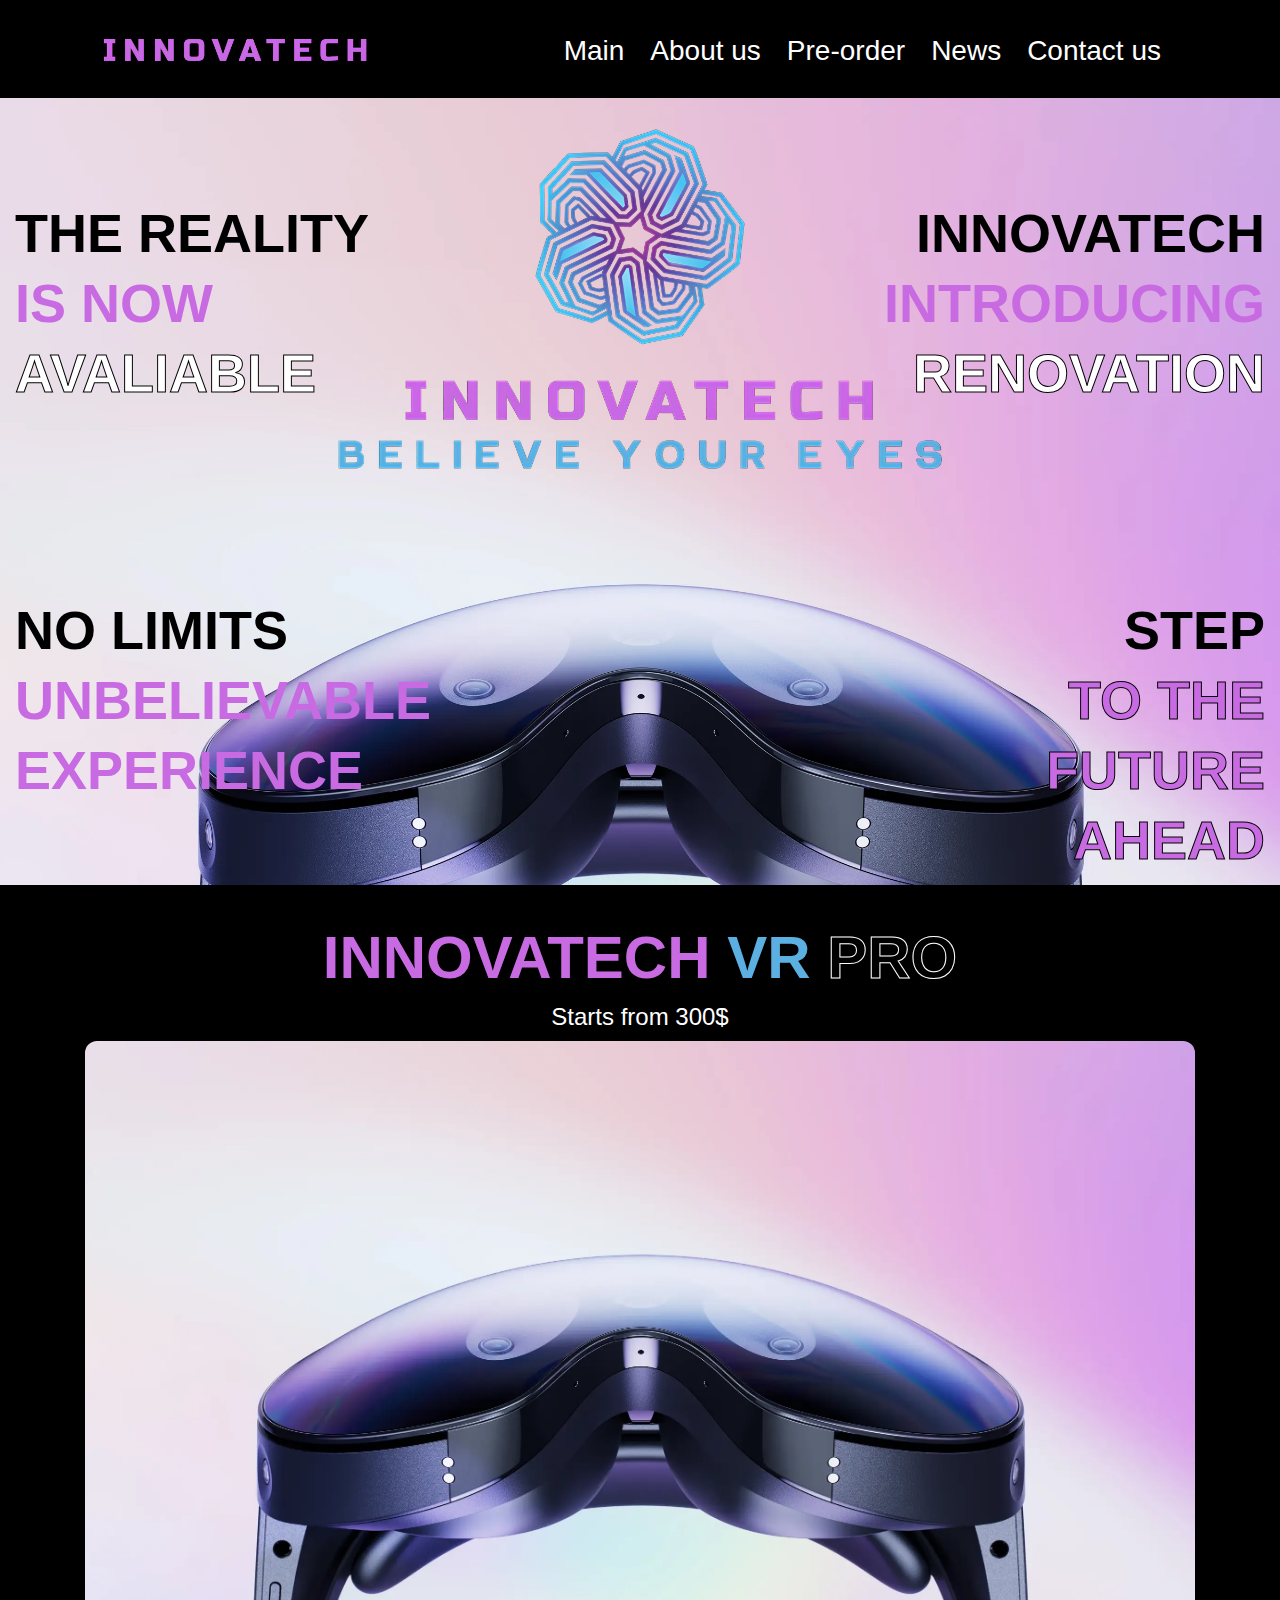
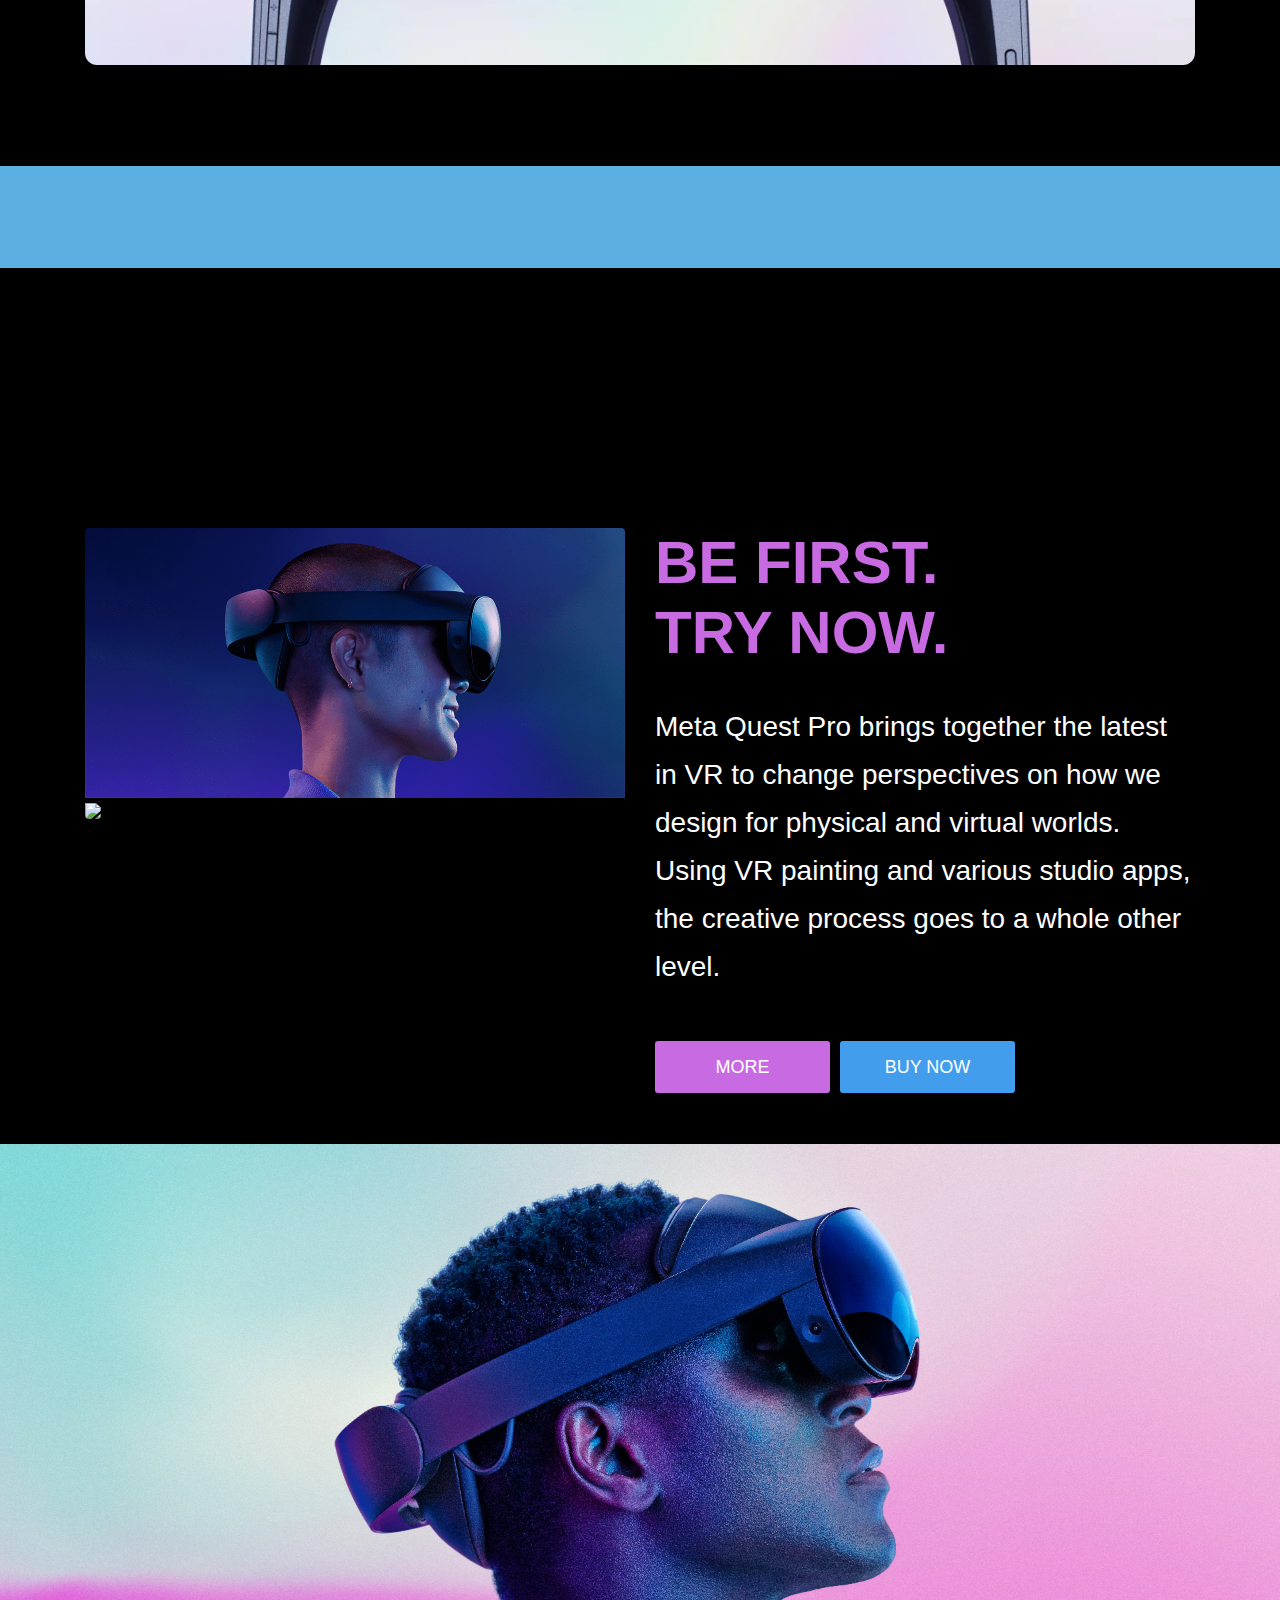
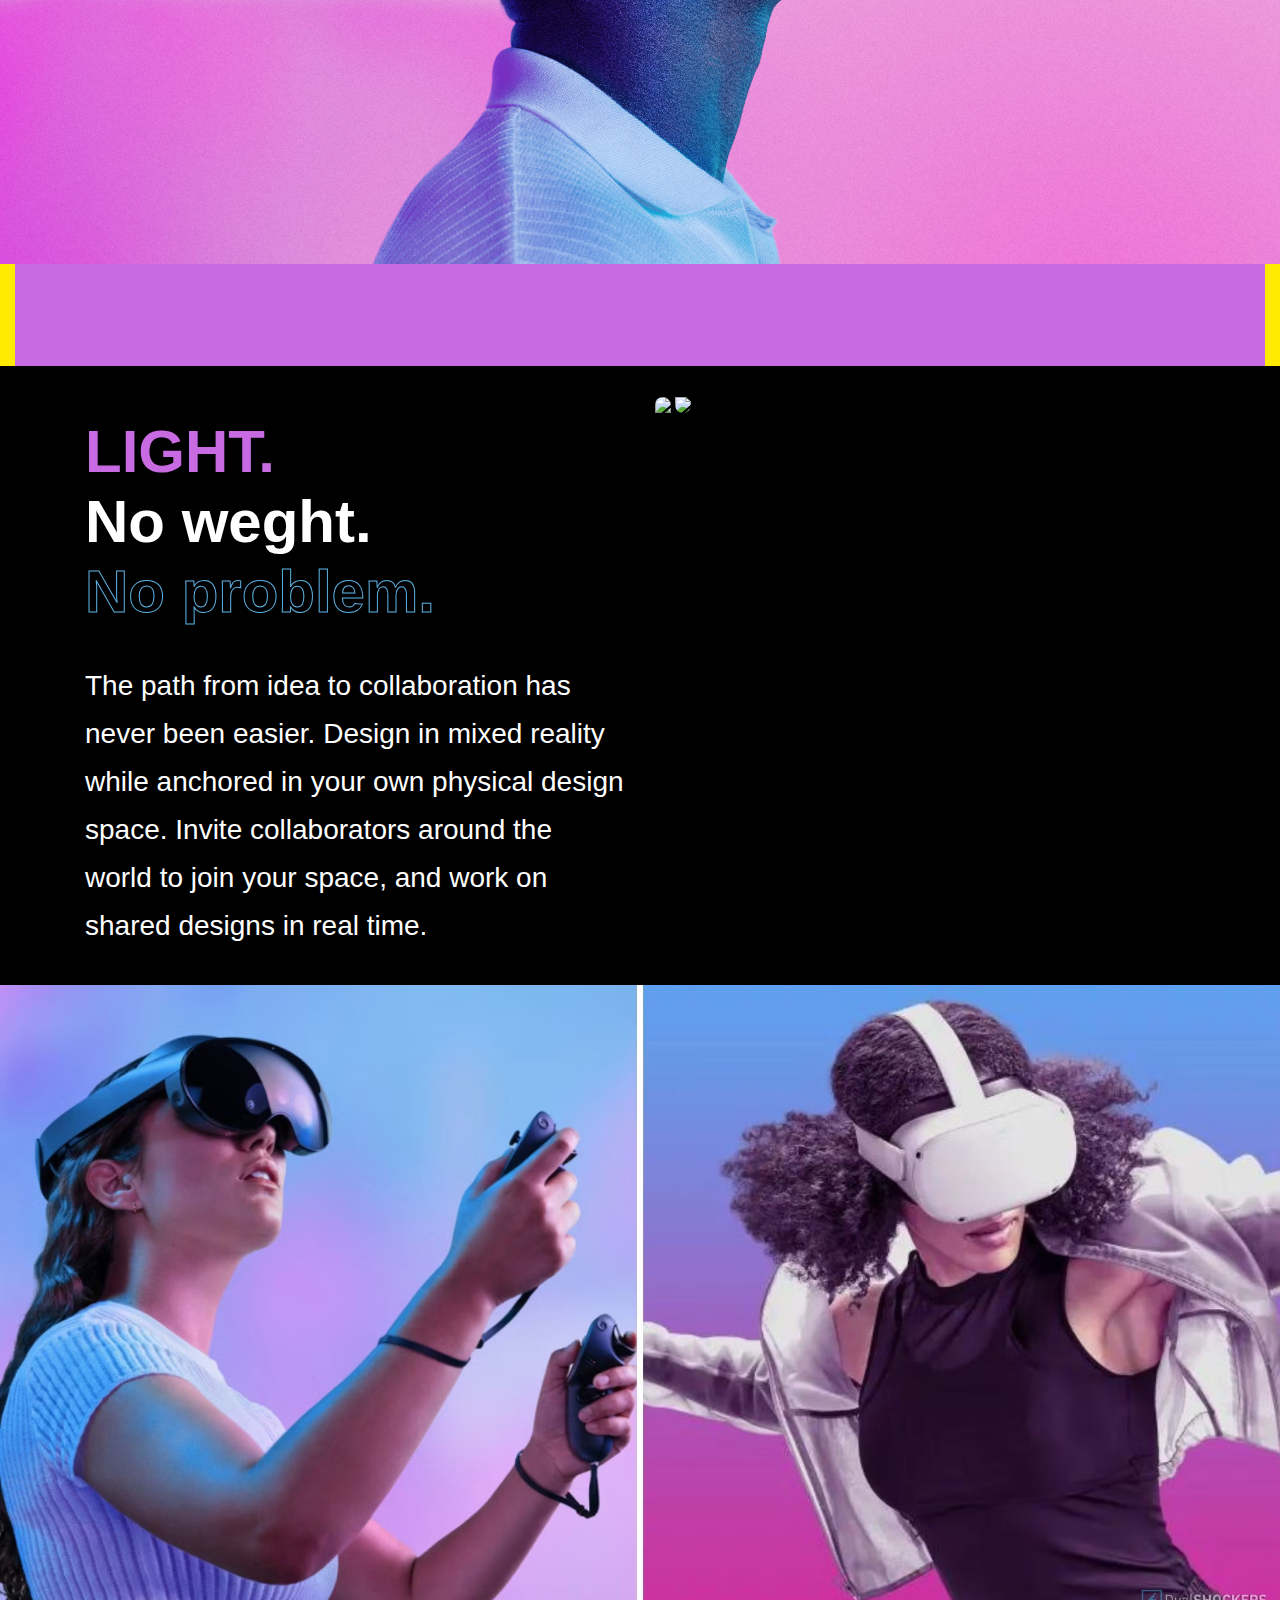
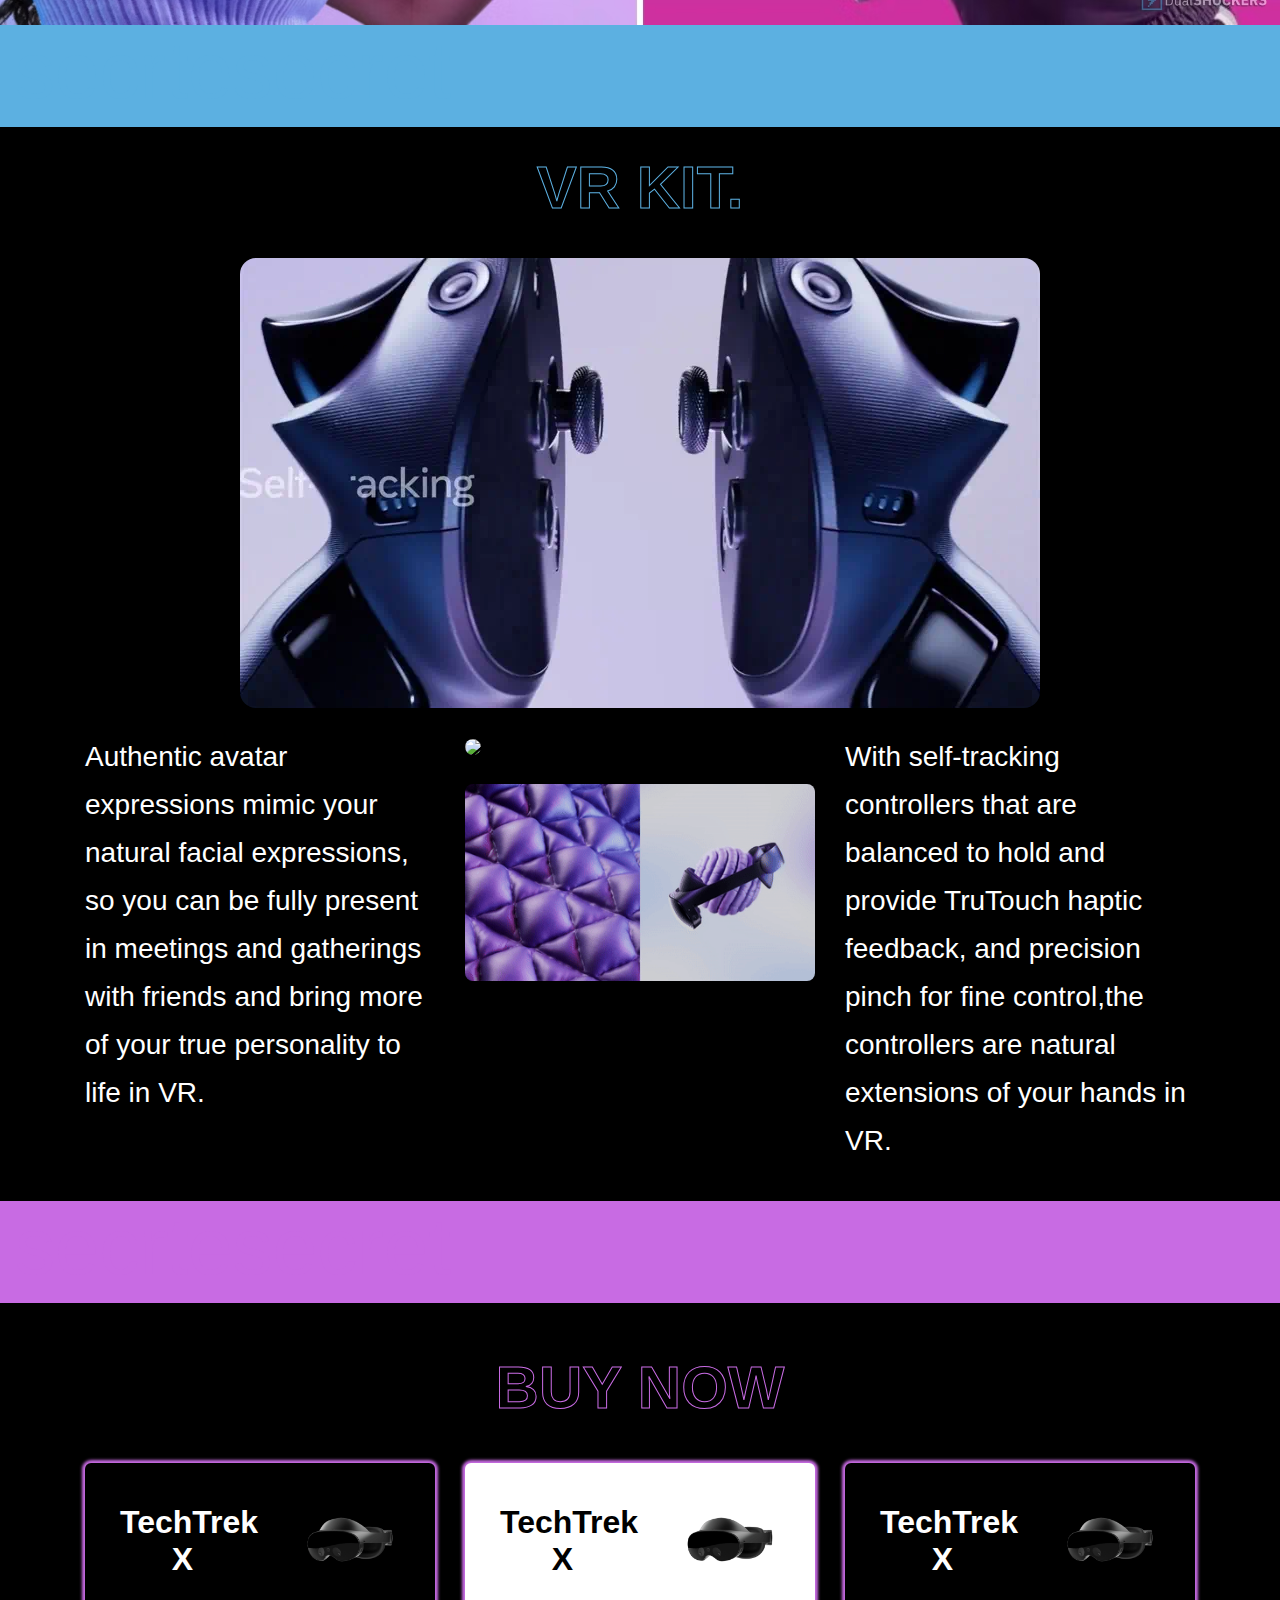
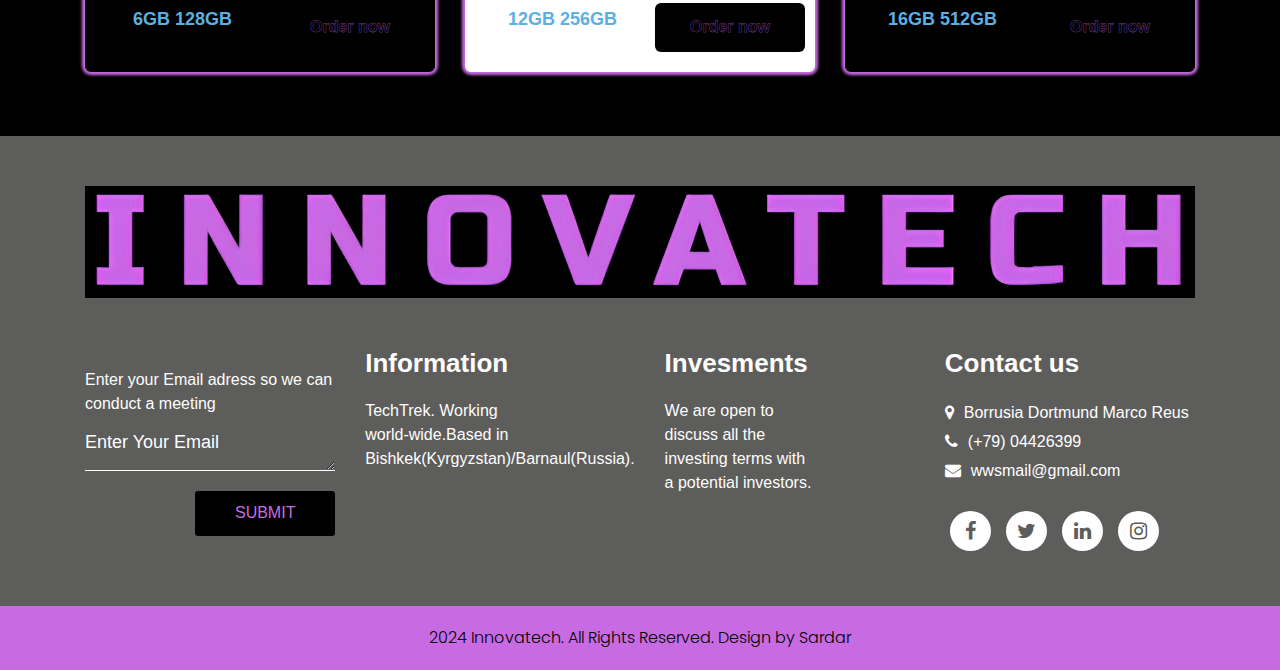
==== index.html @ 141f1e95 "Add files via upload" ====
<!DOCTYPE html>
<html>
   <head>
      <meta charset="utf-8">
      <meta http-equiv="X-UA-Compatible" content="IE=edge">
      <meta name="viewport" content="width=device-width, initial-scale=1">
      <meta name="viewport" content="width=device-width, initial-scale=1">
      <meta name="viewport" content="initial-scale=1, maximum-scale=1">
      <title>INNOVATECH</title>
      <meta name="keywords" content="">
      <meta name="description" content="">
      <meta name="author" content="">
      <link rel="stylesheet" type="text/css" href="css/bootstrap.min.css">
      <link rel="stylesheet" type="text/css" href="css/style.css">
      <link rel="stylesheet" href="css/responsive.css">
      <link rel="icon" href="images/fav.png" type="image/gif" />
      <link href="https://fonts.googleapis.com/css2?family=Poppins:wght@400;700&family=Raleway:wght@400;500;600;700;800&display=swap" rel="stylesheet">
      <link rel="stylesheet" href="css/jquery.mCustomScrollbar.min.css">
      <link rel="stylesheet" href="https://netdna.bootstrapcdn.com/font-awesome/4.0.3/css/font-awesome.css">
   </head>
   <body>
      <div class="header_section">
         <div class="container">
            <nav class="navbar navbar-expand-lg navbar-light bg-light gap-2 ">
               <button class="navbar-toggler" type="button" data-toggle="collapse" data-target="#navbarSupportedContent" aria-controls="navbarSupportedContent" aria-expanded="false" aria-label="Toggle navigation">
               <span class="navbar-toggler-icon"></span>
               </button>
               <div class="collapse navbar-collapse " id="navbarSupportedContent">
                  <a class="navbar-brand w-25" href="index.html"><img  src="images/text.png"></a>
                  <ul class="navbar-nav ml-auto">
                     <li class="nav-item">
                        <a class="nav-link" href="index.html">Main</a>
                     </li>
                     <li class="nav-item">
                        <a class="nav-link" href="about.html">About us</a>
                     </li>
                     <li class="nav-item">
                        <a class="nav-link" href="preorder.html">Pre-order</a>
                     </li>
                     <li class="nav-item">
                        <a class="nav-link" href="news.html">News</a>
                     </li>
                     <li class="nav-item">
                        <a class="nav-link" href="#contactus">Contact us</a>
                     </li>
                  </ul>
                  <form class="form-inline my-2 my-lg-0">
                  </form>
               </div>
            </nav>
         </div>
      </div>
      <div class="banner_section layout_padding">
         <div class="container-fluid">
            <div class="row">
               <div class="col-sm-4">
                  <div id="banner_slider" class="carousel slide" data-ride="carousel">
                     <div class="banner_taital_main">
                        <h1 class="banner_taital">THE REALITY<br><span style="color: #c86be3;">IS NOW</span><span style="color: #ffffff;-webkit-text-stroke-width: 1px; 
                           -webkit-text-stroke-color: #000000;"><br>AVALIABLE</span></h1>
                     </div>
                  </div>
               </div>
               <div class="col-sm-4">
               </div>
               <div class="col-sm-4">
                  <div id="banner_slider" class="carousel slide" data-ride="carousel">
                     <div class="banner_taital_main">
                        <h1 class="banner_taital" style="text-align: right;">INNOVATECH<br><span style="color: #c86be3;">INTRODUCING</span><span style="color: #ffffff;-webkit-text-stroke-width: 1px; 
                           -webkit-text-stroke-color: #000000;"> RENOVATION</span></h1>
                     </div>
                  </div>
               </div>
               </div>
               <br>
               <br>
               <br>
               <br>
               <br>
               <br>
               <br>
               <div class="row">
                  <div class="col-sm-4">
                     <div id="banner_slider" class="carousel slide" data-ride="carousel">
                        <div class="banner_taital_main">
                           <h1 class="banner_taital">NO LIMITS<br><span style="color: #c86be3;">UNBELIEVABLE EXPERIENCE</span></h1>
                        </div>
                     </div>
                  </div>
                  <div class="col-sm-4">
                  </div>
                  <div class="col-sm-4">
                     <div id="banner_slider" class="carousel slide" data-ride="carousel">
                        <div class="banner_taital_main">
                           <h1 class="banner_taital" style="text-align: right;">STEP<br><span style="color: #c86be3;-webkit-text-stroke-width: 1px; 
                              -webkit-text-stroke-color: #000000;">TO THE  FUTURE AHEAD</span></h1>
                        </div>
                     </div>
                  </div>
                  </div>       
            </div>
         </div>
      </div>
      <h3 class="price" style="color: #000000;; text-align: center; font-size: 24px;">Starts from 300$</h3>
        <h1 class="smartphone">INNOVATECH<span class="phone1"> VR</span><span class="phone2"> PRO</span></h1>
        <h3 class="price" style="color: #ffffff; text-align: center; font-size: 24px;">Starts from 300$</h3>
      <div class="container">
      <div class="spec">
         <img src="images/4k33.webp" style="width:100%;border-radius: 12px;">
      </div>
      </div>
      <br>
      <br>
      <br>
      <br>
      <div class="container-fluid" style="background-color: #5cb0e1;">
         <h1 class="secretbl">secrtesecret</h1>
        </div>
      <br>
      <br>
      <br>
      <div class="container">
      <video src="images/videoinnova.mp4" type="video/mp4" loop class="hover-to-play w-100"  style="border-radius: 12px">
      </video>
      </div>
      <br>
      <div class="container">
         <div class="row">
            <div class="col-md-6 position-relative image-container">
               <img src="images/meta1.png" alt="product" style="border-radius: 4px 4px 0 0;">
               <img class="gif1" src="images/prod2.gif" style="border-radius:  0 0 4px 4px;">
           </div>
            <div class="col-md-6">
               <div id="banner_slider" class="carousel slide" data-ride="carousel">
                  <div class="banner_taital_main">
                     <h1 class="spec_taital">BE FIRST.<br> TRY NOW.</h1><br>
                     <h2 class="spec_taital2">
                        Meta Quest Pro brings together the latest in VR to change perspectives on how we design for physical and virtual worlds.  
                        <br>
                        Using VR painting and various studio apps, the creative process goes to a whole other level.
                     </h2>
                     <div class="btn_main">
                        <div class="contact_bt"><a href="#pref1">MORE</a></div>
                        <div class="contact_bt active"><a href="#contact1">BUY NOW</a></div>
                     </div>
                  </div>
               </div>
            </div>
                       
            </div>
         </div>
      <br>
      <br>
      <div class="spec">
         <img src="images/section.jpg" style="width:100%">
      </div>
      <div class="container-fluid" style="background-color: #ffea00;">
         <h1 class="secretyw">secrtesecret</h1>
        </div>
        <br>
      <div class="container">
         <div class="row">
            <div class="col-md-6">
               <div id="banner_slider" class="carousel slide" data-ride="carousel">
                  <div class="banner_taital_main">
                     <br>
                     <h1 class="spec_taital">LIGHT.<br><span class="prod3" style="color:#ffffff ;">No weght.</span><br><span style="color: #000000; -webkit-text-stroke-width: 1px; -webkit-text-stroke-color: #5cb0e1;">No problem.</span></h1><br>
                     <h2 class="spec_taital2">
                        The path from idea to collaboration has never been easier. Design in mixed reality while anchored in your own physical design space. Invite collaborators around the world to join your space, and work on shared designs in real time. 
                     </h2>
                  </div>
               </div>
            </div>
            <div class="col-md-6">
            <img class="spec5" src="images/prod3.gif">
            <img class="spec6" src="images/prod5.gif">
            </div>
            </div>
         </div>
         <br>
         <div class="spec">
            <img src="images/prod7.avif" style="width:100%">
         </div>
         <div class="container-fluid" style="background-color: #5cb0e1;">
            <h1 class="secretbl">secrtesecret</h1>
           </div>
           <br>
         <h1 class="spec_taital3" style="text-align: center;">VR KIT.</h1>
         <br>
         <div class="container">
               <div class="col text-center ">
                  <img class="spec7" src="images/prod11.webp">
               </div>
         </div>
         <br>
         <div class="container">
            <div class="row">
               <div class="col-md-4">
                  <h2 class="spec_taital2">
                     Authentic avatar expressions mimic your natural facial expressions, so you can be fully present in meetings and gatherings with friends and bring more of your true personality to life in VR. 
                  </h2>
               </div>
               <div class="col-md-4">
               <img class="cam1" src="images/prod3.gif">
               <br>
               <br>
               <img class="cam2" src="images/prod4.gif">
               </div>
               <div class="col-md-4">
                        <h2 class="spec_taital2">
                           With self-tracking controllers that are balanced to hold and provide TruTouch haptic feedback, and precision pinch for fine control,the controllers are natural extensions of your hands in VR. 
                        </h2>
                        <br>
                     </div>
                  </div>
         </div>
         <div class="container-fluid" style="color: #c86be3;background-color:#c86be3;">
            <h1 class="secretyw">secrtesecret</h1>
           </div>
           <br>
           <br>
            <div class="container">
               <div class="row">
                  <div class="col-md-12">
                     <h1 class="spec_taital4" style="text-align: center;">BUY NOW</h1>
                  </div>
               </div>
               <div class="gallery_section_2">
                  <div class="row">
                     <div class="col-md-4">
                        <div class="gallery_box">
                           <div class="col-md-6">
                              <h3 class="types_text">TechTrek X</h3>
                              <p class="looking_text">6GB 128GB</p>
                           </div>
                           <div class="col-md-6">
                              <div class="gallery_img"><img src="images/product.webp"></div>
                           <div class="read_bt"><a href="#contact1">Order now</a></div>
                           </div>       
                        </div>
                     </div>
                     <div class="col-md-4">
                        <div class="blackone">
                           <div class="col-md-6">
                              <h3 class="types_text1">TechTrek X</h3>
                              <p class="looking_text1">12GB 256GB</p>
                           </div>
                           <div class="col-md-6">
                              <div class="gallery_img"><img src="images/product.webp"></div>
                           <div class="read_bt"><a href="#contact1">Order now</a></div>
                           </div>       
                        </div>
                     </div>
                     <div class="col-md-4">
                        <div class="gallery_box">
                           <div class="col-md-6">
                              <h3 class="types_text">TechTrek X</h3>
                              <p class="looking_text">16GB 512GB</p>
                           </div>
                           <div class="col-md-6">
                              <div class="gallery_img"><img src="images/product.webp"></div>
                           <div class="read_bt"><a href="#contact1">Order now</a></div>
                           </div>       
                        </div>
                     </div>
                  </div>
            </div>
         </div>
         <br>
         <br>
         <div class="footer_section layout_padding" id="contactus">
            <div class="container">
               <div class="row">
                  <div class="col-md-12">
                     <div class="footeer_logo"><img src="images/text.png"></div>
                  </div>
               </div>
               <div class="footer_section_2">
                  <div class="row">
                     <div class="col">
                        <h4 class="footer_taital"></h4>
                        <p class="footer_text">Enter your Email adress so we can conduct a meeting</p>
                        <div class="form-group">
                           <textarea class="update_mail" placeholder="Enter Your Email" rows="5" id="comment" name="Enter Your Email"></textarea>
                           <div class="subscribe_bt"><a href="#">Submit</a></div>
                        </div>
                     </div>
                     <div class="col">
                        <h4 class="footer_taital">Information</h4>
                        <p class="lorem_text">TechTrek. Working world-wide.Based in Bishkek(Kyrgyzstan)/Barnaul(Russia).</p>
                     </div>
                     <div class="col">
                        <h4 class="footer_taital">Invesments</h4>
                        <p class="lorem_text">We are open to discuss all the investing terms with a potential investors. </p>
                     </div>
                     <div class="col">
                        <h4 class="footer_taital">Contact us</h4>
                        <div class="location_text"><a href="#"><i class="fa fa-map-marker" aria-hidden="true"></i><span class="padding_left_15">Borrusia Dortmund Marco Reus</span></a></div>
                        <div class="location_text"><a href="#"><i class="fa fa-phone" aria-hidden="true"></i><span class="padding_left_15">(+79) 04426399</span></a></div>
                        <div class="location_text"><a href="#"><i class="fa fa-envelope" aria-hidden="true"></i><span class="padding_left_15">wwsmail@gmail.com</span></a></div>
                        <div class="social_icon">
                           <ul>
                              <li><a href="#"><i class="fa fa-facebook" aria-hidden="true"></i></a></li>
                              <li><a href="#"><i class="fa fa-twitter" aria-hidden="true"></i></a></li>
                              <li><a href="#"><i class="fa fa-linkedin" aria-hidden="true"></i></a></li>
                              <li><a href="#"><i class="fa fa-instagram" aria-hidden="true"></i></a></li>
                           </ul>
                        </div>
                     </div>
                  </div>
               </div>
            </div>
         </div>
         <div class="copyright_section">
            <div class="container">
               <div class="row">
                  <div class="col-sm-12" style:>
                     <p class="copyright_text">2024 Innovatech. All Rights Reserved. Design by Sardar </p>
                  </div>
               </div>
            </div>
         </div>
         <script src="js/jquery.min.js"></script>
         <script src="js/popper.min.js"></script>
         <script src="js/bootstrap.bundle.min.js"></script>
         <script src="js/jquery-3.0.0.min.js"></script>
         <script src="js/plugin.js"></script>
         <script src="js/jquery.mCustomScrollbar.concat.min.js"></script>
         <script src="js/custom.js"></script>
         <script src="js/hover.js"></script>
      </body>
   </html>
---- css/style.css ----
@import url(animate.min.css);
@import url(normalize.css);
@import url(icomoon.css);
@import url(css/font-awesome.min.css);
@import url(meanmenu.css);
@import url(owl.carousel.min.css);
@import url(swiper.min.css);
@import url(slick.css);
@import url(jquery.fancybox.min.css);
@import url(jquery-ui.css);
@import url(nice-select.css);

@font-face {

    font-family: 'San Francisco', sans-serif;

    src: url('/path/to/san-francisco.woff2') format('woff2');

}

* {
    box-sizing: border-box !important;
    transition: ease all 0.5s;
}

html {
    scroll-behavior: smooth;
}

body {
    background-color: #000000;
    font-size: 14px;
    font-family: San Francisco, -apple-system, BlinkMacSystemFont, sans-serif;
    line-height: 1.80857;
    font-weight: normal;
    overflow-x: hidden;
}

a {
    color: #1f1f1f;
    text-decoration: none !important;
    outline: none !important;
    -webkit-transition: all .3s ease-in-out;
    -moz-transition: all .3s ease-in-out;
    -ms-transition: all .3s ease-in-out;
    -o-transition: all .3s ease-in-out;
    transition: all .3s ease-in-out;
}



h1,
h2,
h3,
h4,
h5,
h6 {
    letter-spacing: 0;
    font-weight: normal;
    position: relative;
    padding: 0 0 10px 0;
    font-weight: normal;
    line-height: normal;
    color: #111111;
    margin: 0
}

h1 {
    font-size: 24px
}

h2 {
    font-size: 22px
}

h3 {
    font-size: 18px
}

h4 {
    font-size: 16px
}

h5 {
    font-size: 14px
}

h6 {
    font-size: 13px
}

*,
*::after,
*::before {
    -webkit-box-sizing: border-box;
    -moz-box-sizing: border-box;
    box-sizing: border-box;
}

h1 a,
h2 a,
h3 a,
h4 a,
h5 a,
h6 a {
    color: #212121;
    text-decoration: none!important;
    opacity: 1
}

button:focus {
    outline: none;
}

ul,
li,
ol {
    margin: 5px;
    padding: 0px;
    list-style: none;
}

p {
    margin: 20px;
    font-weight: 300;
    font-size: 15px;
    line-height: 24px;
}

a {
    color: #222222;
    text-decoration: none;
    outline: none !important;
}

a,
.btn {
    text-decoration: none !important;
    outline: none !important;
    -webkit-transition: all .3s ease-in-out;
    -moz-transition: all .3s ease-in-out;
    -ms-transition: all .3s ease-in-out;
    -o-transition: all .3s ease-in-out;
    transition: all .3s ease-in-out;
}

img {
    max-width: 100%;
    height: auto;
}

 :focus {
    outline: 0;
}

.paddind_bottom_0 {
    padding-bottom: 0 !important;
}

.btn-custom {
    margin-top: 20px;
    background-color: transparent !important;
    border: 2px solid #ddd;
    padding: 12px 40px;
    font-size: 16px;
}

.lead {
    font-size: 18px;
    line-height: 30px;
    color: #767676;
    margin: 0;
    padding: 0;
}

.form-control:focus {
    border-color: #ffffff !important;
    box-shadow: 0 0 0 .2rem rgba(255, 255, 255, .25);
}

.navbar-form input {
    border: none !important;
}

.badge {
    font-weight: 500;
}

blockquote {
    margin: 20px 0 20px;
    padding: 30px;
}

button {
    border: 0;
    margin: 0;
    padding: 0;
    cursor: pointer;
}

.full {
    float: left;
    width: 100%;
}

.layout_padding {
    padding-top: 100px;
    padding-bottom: 0px;
}

.padding_0 {
    padding: 0px;
}


.header_section {
    text-align: center;
    width: 100%;
    background-color: #000000;
    height: auto;
    background-size: 100%;
}

.header_bg {
    width: 100%;
    background: #1d1d1d;
    height: auto;
    background-size: 100%;
}

.bg-light {
    background-color: transparent !important;
}

.mr-auto,
.mx-auto {
    margin: 0 auto;
    text-align: center;
}

.navbar-expand-lg .navbar-nav .nav-link {
    font-size: 28px;
    color: #ffffff;
}

.navbar-light .navbar-nav .nav-link:focus,
.navbar-light .navbar-nav .nav-link:hover {
    color: #5cb0e1;
}

.navbar-brand {
    margin: 0px;
    float: left;
}

.padding_left_15 {
    padding-left: 10px;
}

.banner_section {
    width: 100%;
    float: left;
    background-image: url(../images/4k32.jpg);
    background-repeat: no-repeat;
    height: auto;
    background-size: 100%;
}

.banner_taital_main {
    width: 100%;
    float: left;
}

.banner_taital {
    width: 100%;
    font-size: 54px;
    color: #000000;
    font-weight: 800;
    line-height: 70px;
    font-style: initial;
}

.banner_taital1 {
    width: 100%;
    font-size: 54px;
    color: #c86be3;
    font-weight: 800;
    line-height: 70px;
    font-style: initial;
}

.banner_text {
    width: 80%;
    float: left;
    font-size: 32px;
    color: #ffffff;
    margin: 20px 0px 0px 0px;
}

.btn_main {
    width: 100%;
    float: left;
    padding-top: 40px;
}

.contact_bt {
    width: 175px;
    float: left;
}

.contact_bt a {
    width: 100%;
    float: left;
    font-size: 18px;
    background-color: #c86be3;
    color: #ffffff;
    text-align: center;
    padding: 10px;
    border-radius: 3px;
}

.contact_bt a:hover {
    color: #429dec;
    background-color: #fcf8f8;
    border-radius: 3px;
}

.contact_bt.active a {
    color: #ffffff;
    background-color: #429dec;
    margin-left: 10px;
    border-radius: 3px;
}
.contact_bt.active a:hover {
    color: #000000;
    background-color: #c86be3;
    border-radius: 3px;
}
.banner_img {
    width: 100%;
    float: left;
    text-align: center;
    display: none;
}

.smartphone {
    
    text-align: center;
    width: 100%;
    font-size: 60px;
    color: #c86be3;
    font-weight: 800;
    line-height: 70px;
}
.phone1 {
    text-align: center;
    width: 100%;
    font-size: 60px;
    color: #5cb0e1;
    font-weight: 800;
    line-height: 70px;
}
.phone2{
    text-align: center;
    width: 100%;
    font-size: 60px;
    color: #000000;
    font-weight: 800;
    line-height: 70px;
    -webkit-text-stroke-width: 1px; 
    -webkit-text-stroke-color: #ffffff;
    
}

.spec_taital {
    width: 100%;
    font-size: 60px;
    color: #c86be3 ;
    font-weight: 800;
    line-height: 70px;
}
.spec_taital2 {
    width: 100%;
    font-size: 28px;
    color: #ffffff;
    font-weight: 400;
    line-height: 48px;
}
.spec_taital3 {
    width: 100%;
    font-size: 60px;
    color: #000000;
    font-weight: 800;
    line-height: 70px;
    -webkit-text-stroke-width: 1px; 
    -webkit-text-stroke-color: #5cb0e1;
}
.spec_taital4 {
    width: 100%;
    font-size: 60px;
    color: #000000;
    font-weight: 800;
    line-height: 70px;
    -webkit-text-stroke-width: 1px; 
    -webkit-text-stroke-color: #c86be3;
}
.image-container {
    position: relative;
    width: 100%; /* Ensure the container takes the full width of its parent */
    overflow: hidden; /* Hide any overflow */
}

.image-container a {
    display: block; /* Ensure the anchor tag is a block element */
    position: relative;
    width: 100%; /* Ensure the anchor takes the full width of the container */
    height: 100%; /* Ensure the anchor takes the full height of the container */
}

.spec-image {
    position: absolute;
    top: 0;
    left: 0;
    width: 100%; /* Ensure the images take the full width of the container */
    height: auto; /* Maintain the aspect ratio */
    transition: opacity 0.3s ease; /* Smooth transition for opacity */
}

.spec4 {
    opacity: 0; /* Hide the second image by default */
}

.image-container:hover .spec2 {
    opacity: 0; /* Hide the first image on hover */
}

.image-container:hover .spec4 {
    opacity: 1; /* Show the second image on hover */
}
.spec5 {
    border-radius: 12px 12px 0 0 ;
}

.spec6 {
    border-radius:  0 0 12px 12px;
} 

.spec7 {
    border-radius: 16px;
}
.cam1 {
    border-radius: 20px;
}
.cam2 {
    border-radius: 8px;
}
.secretyw {
    color:#c86be3;
    background-color: #c86be3 ;
    font-size: 80px;
}
.secretbl {
    color:#5cb0e1;
    background-color: #5cb0e1 ;
    font-size: 80px;
}

.gallery_section {
    width: 100%;
    float: left;
    padding: 90px 0px;
}

.gallery_taital {
    width: 100%;
    float: left;
    font-size: 40px;
    color: #fefefd;
    text-transform: uppercase;
    text-align: center;
    font-weight: bold;
    padding-bottom: 0px;
}

.gallery_section_2 {
    width: 100%;
    float: left;
    padding-top: 30px;
}

.gallery_img img {
    width: 70%;
    float: left;
    margin-left: 25%;
    margin-top: 10%;
    min-height: 20px;
    border-radius: 3px;
    
}

.gallery_box {
    width: 100%;
    float: left;
    background-color: #000000;
    height: auto;
    padding: 20px 20px;
    border-radius: 6px;
    box-shadow: 0px 0px 3px 3px #c86be3;
    display: flex;
    align-items: center;
    justify-content: space-between;
}

.blackone {
    width: 100%;
    float: left;
    background-color: #ffffff;
    height: auto;
    padding: 20px 20px;
    border-radius: 6px;
    box-shadow: 0px 0px 3px 3px #c86be3;
    display: flex;
    align-items: center;
    justify-content: space-between;
}
.blackone:hover {
    box-shadow: 0px 0px 6px 6px #c86be3;
}
.gallery_box:hover {
    box-shadow: 0px 0px 6px 6px #c86be3;
}

.types_text {
    width: 100%;
    float: left;
    font-size: 32px;
    color: #ffffff;
    text-align: center;
    font-weight: bold;
}

.types_text1 {
    width: 100%;
    float: left;
    font-size: 32px;
    color: #000000;
    text-align: center;
    font-weight: bold;
}
.looking_text {
    width: 100%;
    float: left;
    font-size: 18px;
    color: #5cb0e1;
    text-align: center;
    margin: 0px;
    margin-top: 15%;
    font-weight: bold;
}

.looking_text1 {
    width: 100%;
    float: left;
    font-size: 18px;
    color: #5cb0e1;
    text-align: center;
    margin: 0px;
    margin-top: 15%;
    font-weight: bold;
}
.read_bt {
    width: 150px;
    margin: 0 auto;
    text-align: center;
    padding-top: 20px;
    display: flex;
}

.read_bt a {
    display: inline-block;
    width: 100%;
    font-size: 16px;
    color: #000000;
    text-align: center;
    background-color: #000;
    font-weight: bold;
    padding: 10px;
    border-radius: 6px;
    -webkit-text-stroke-width: 0.25px; 
    -webkit-text-stroke-color: #c86be3;
}

.read_bt a:hover {
    color: #000000;
    background-color: #c86be3;
}

.choose_section{
    width: 100%;
    float: left;
    background-color: #090311;
    height: auto;
    padding: 40px 0px;
}

.choose_taital{
    width: 100%;
    float: left;
    font-size: 40px;
    color: #fefefd;
    text-transform: uppercase;
    font-weight: bold;
}

.choose_section_2{
    width: 100%;
    float: left;
    padding-top: 40px;
}

.icon_1 {
    width: 100%;
    float: left;
    min-height: 50px;
}

.safety_text{
    width: 100%;
    float: left;
    color: #fefefd;
    font-size: 20px;
    font-weight: bold;
    padding-top: 20px;
}

.ipsum_text {
    width: 100%;
    float: left;
    color: #fefefd;
    font-size: 16px;
    margin: 0px;
}


.contact_section {
    width: 100%;
    float: left;
}

.contact_taital {
    width: 100%;
    float: left;
    font-size: 40px;
    color: #fefefd;
    font-weight: bold;
    text-align: center;
    text-transform: uppercase;
}

.contact_section_2 {
    width: 100%;
    margin: 0 auto;
    padding: 110px 20px 50px 20px;
    background-color: #c86be3;
    border-top-left-radius: 0px;
    border-bottom-right-radius: 0px;
    border-bottom-left-radius: 540px;
    border-top-right-radius: 540px;
    margin-top: 50px;
}

.padding_left_0 {
    padding-left: 0px;
}

.mail_section_1 {
    width: 60%;
    margin: 0 auto;
}

.mail_text {
    width: 100%;
    float: left;
    font-size: 16px;
    color: #2a2a2c;
    border: 0px;
    background-color: #000000;
    padding: 11px 20px;
    margin-top: 20px;
    border-radius: 5px;
    text-align: center;
    font-family: 'Poppins', sans-serif;
}

input.mail_text::placeholder {
    color: #429dec;
}

.massage-bt {
    color: #5cb0e1;
    width: 100%;
    height: 110px;
    font-size: 18px;
    background-color: #000000;
    padding: 40px 20px 0px 20px;
    border: 0px;
    height: 110px;
    margin-top: 20px;
    border-radius: 5px;
    text-align: center;
    font-family: 'Poppins', sans-serif;
}

textarea#comment.massage-bt::placeholder {
    color: #429dec;
}

.send_bt {
    width: 170px;
    margin: 0 auto;
    text-align: center;
}

.send_bt a {
    width: 100%;
    text-align: center;
    font-size: 16px;
    color: #fefefd;
    background-color: #429dec;
    padding: 12px;
    margin-top: 20px;
    display: block;
    border-radius: 5px;
    text-transform: uppercase;
    font-weight: bold;
}

.send_bt a:hover {
    color: #c86be3;
    background-color: #000000;
}

.map_main {
    width: 100%;
    float: left;
    margin-top: 90px;
}


.services {
    min-height: 100dvh;
}

.footer_section {
    width: 100%;
    float: left;
    height: auto;
    background-color: #5d5d5c;
    background-size: 100%;
    margin-top: 5%;
    padding: 50px 0px;
    flex: 1;
}

.footeer_logo{
    width: 100%;
    float: left;
    text-align: center;
}

.footer_section_2{
    width: 100%;
    float: left;
    padding-top: 50px;
}

.footer_taital {
    width: 100%;
    float: left;
    font-size: 26px;
    color: #fefefd;
    font-weight: bold;
    padding-bottom: 20px;
}

.lorem_text {
    width: 60%;
    float: left;
    font-size: 16px;
    color: #fefefd;
    margin: 0px;
}

.footer_text {
    width: 100%;
    float: left;
    font-size: 16px;
    color: #fefefd;
    margin: 0px;
}

.social_icon {
    width: 100%;
    float: left;
    margin-top: 10px;
}

.social_icon ul {
    margin: 0px;
    padding: 0px;
}

.social_icon li {
    float: left;
}

.social_icon li a {
    float: left;
    padding: 2px 7px;
    background-color: #ffffff;
    color: #5d5d5c;
    border-radius: 100%;
    font-size: 20px;
    margin-right: 5px;
    width: 41px;
    text-align: center;
    margin-top: 10px;
}

.social_icon li a:hover {
    background-color: #c86be3;
    color: #000000;
}

.update_mail {
    color: #ffffff;
    width: 100%;
    height: 55px;
    font-size: 18px;
    padding: 10px 20px 0px 0px;
    background-color: transparent;
    border-bottom: 1px solid #ffffff !important;
    border: 0px;
    margin: 0 auto;
    justify-content: center;
    align-items: center;
    display: block;
}

textarea#comment::placeholder {
    color: #fff;
}

.subscribe_bt {
    width: 140px;
    float: right;
    margin-top: 20px;
}

.subscribe_bt a {
    width: 100%;
    float: left;
    color: #c86be3;
    font-size: 16px;
    padding: 8px 0px;
    text-transform: uppercase;
    background-color: #000000;
    text-align: center;
    border-radius: 3px;
}

.subscribe_bt a:hover {
    color: #000000;
    background-color: #c86be3;
}

.location_text {
    width: 100%;
    float: left;
}

.location_text a {
    width: 100%;
    float: left;
    color: #ffffff;
    font-size: 16px;
}

.location_text a:hover {
    color: #c86be3;
}

.padding_left_15 {
    padding-left: 10px;
}


.copyright_section {
    width: 100%;
    float: left;
    background-color: #c86be3;
    height: auto;
}

.copyright_text {
    width: 100%;
    float: left;
    font-size: 16px;
    color: #000000;
    text-align: center;
    margin-left: 0px;
    font-family: 'Poppins', sans-serif;
}

.copyright_text a {
    color: #000000;
}

.copyright_text a:hover {
    color: #c86be3;
}

.margin_top90 {
    margin-top: 90px;
}
---- css/responsive.css ----
/*--------------------------------------------------------------------- File Name: responsive.css ---------------------------------------------------------------------*/


/*------------------------------------------------------------------- 991px x 768px ---------------------------------------------------------------------*/

@media only screen and (min-width: 768px) and (max-width: 991px) {
    .header-search {
        padding: 15px 0px;
    }
}


/*------------------------------------------------------------------- 767px x 599px ---------------------------------------------------------------------*/

@media only screen and (min-width: 599px) and (max-width: 767px) {
    .logo {
        text-align: center;
    }
    .cart-content-right {
        padding-bottom: 5px;
    }
    .mg {
        margin: 0px 0px;
    }
    .menu-area-main {
        height: 256px;
        overflow-y: auto;
    }
    .megamenu>.row [class*="col-"] {
        padding: 0px;
    }
    .menu-area-main .megamenu .men-cat {
        padding: 0px 15px;
    }
    .menu-area-main .megamenu .women-cat {
        padding: 0px 15px;
    }
    .menu-area-main .megamenu .el-cat {
        padding: 0px 15px;
    }
    .mean-container .mean-nav ul li a.mean-expand {
        height: 19px;
    }
    .category-box.women-box {
        display: none;
    }
    .cart-box {
        display: inline-block;
        margin: 0px 30px;
    }
    .wish-box {
        float: none;
        margin: 0px 30px;
        display: inline-block;
    }
    .menu-add {
        display: none;
    }
    .category-box {
        display: none;
    }
    .mean-container .mean-nav ul li ol {
        padding: 0px;
    }
    .mean-container .mean-nav ul li a {
        padding: 10px 20px;
        width: 94.8%;
    }
    .mean-container .mean-nav ul li li a {
        width: 92%;
        padding: 1em 4%;
    }
    .mean-container .mean-nav ul li li li a {
        width: 100%;
    }
    .header-search {
        padding: 15px 0px;
    }
    #collapseFilter.d-md-block {
        padding: 30px 0px;
    }
}


/*------------------------------------------------------------------- 599px x 280px ---------------------------------------------------------------------*/

@media only screen and (min-width: 280px) and (max-width: 599px) {
    .cart-content-right {
        padding-bottom: 5px;
    }
    .megamenu>.row [class*="col-"] {
        padding: 0px;
    }
    .menu-area-main .megamenu .men-cat {
        padding: 0px 15px;
    }
    .menu-area-main .megamenu .women-cat {
        padding: 0px 15px;
    }
    .menu-area-main .megamenu .el-cat {
        padding: 0px 15px;
    }
    .mean-container .mean-nav ul li a {
        padding: 1em 4%;
        width: 92%;
    }
    .mean-container .mean-nav ul li li a {
        width: 90%;
        padding: 1em 5%;
    }
    .mean-container .sub-full.megamenu-categories ol li a {
        padding: 5px 0px;
        text-transform: capitalize;
        width: 100%;
    }
    .megamenu .sub-full.megamenu-categories .women-box .banner-up-text a {
        width: auto;
        border: none;
        float: none;
    }
    .menu-area-main {
        height: 45px;
        overflow-y: auto;
    }
    .mean-container .mean-nav ul li a.mean-expand {
        top: 0;
    }
}

@media (min-width: 992px) and (max-width: 1199px) {

    .banner_section {
        padding: 100px 0px 90px 0px;
    }

    .gallery_img img {
        min-height: 147px;
    }

    .footer_taital {
        font-size: 22px;
    }

    .lorem_text {
        width: 77%;
    }

    .social_icon li a {
        padding: 0px 0px;
        font-size: 19px;
        width: 35px;
        margin-top: 10px;
    }
    
    #banner_slider a.carousel-control-prev {
        left: -120px;
        top: 155px;
        right: initial;
        display: none;
    }

    #banner_slider a.carousel-control-next {
        right: initial;
        top: 100px;
        left: -120px;
        display: none;
    }


}

@media (min-width: 768px) and (max-width: 991px) {
    .navbar {
        padding: 15px 0px;
    }
    .navbar-light .navbar-toggler {
        color: #fff;
        border-color: #fff;
        background: #fff;
    }
    .navbar-expand-lg .navbar-nav .nav-link {
        color: #ffffff;
        padding: 10px 20px;
    }
    .header_section {
        background-size: cover;
    }
    .navbar-expand-lg .navbar-nav .nav-link {
        text-align: center;
    }

    .banner_section {
        padding: 60px 0px 60px 0px;
    }

    .banner_taital {
        font-size: 50px;
        line-height: 50px;
    }

    .banner_text {
        width: 100%;
        margin: 20px 0px 0px 0px;
    }

    .contact_bt {
        width: 145px;
    }

    .about_text {
        width: 100%;
        font-size: 15px;
        margin: 10px 0px 0px 0px;
    }

    .readmore_btn {
        margin-top: 20px;
    }

    .about_img {
        margin-top: 30px;
    }

    .search_btn {
        width: 142px;
        float: left;
    }

    .gallery_img img {
        min-height: 100px;
    }

    .client_section_2 {
        width: 90%;
    }

    #custom_slider a.carousel-control-prev {
        left: -38px;
        top: 270px;
    }

    #custom_slider a.carousel-control-next {
        right: -38px;
        top: 270px;
    }

    .footer_taital {
        font-size: 31px;
        margin-top: 20px;
    }
}

@media (min-width: 576px) and (max-width: 767px) {
    
    .navbar {
        padding: 15px 0px;
    }
    .navbar-light .navbar-toggler {
        color: #fff;
        border-color: #fff;
        background: #fff;
    }
    .navbar-expand-lg .navbar-nav .nav-link {
        color: #ffffff;
        padding: 10px 20px;
    }
    .header_section {
        background-size: cover;
    }
    .navbar-expand-lg .navbar-nav .nav-link {
        text-align: center;
    }
    
    .call_text_main{
        display: none;
    }

    .banner_section{
        background: #ffffff;
        padding: 70px 0px 90px 0px;
    }

    .contact_bt {
        width: 145px;
    }
     
    .about_section .row{
        display: flex;
        flex-direction: column-reverse;
    }

    .about_section {
        padding: 0px 0px 90px 0px;
    }

    .about_text {
        font-size: 15px;
    }

    .about_img {
        margin-top: 40px;
    }
    
    .search_taital {
        font-size: 26px;
    }

    .nice-select {
        margin-bottom: 20px;
    }

    .search_btn {
        width: 170px;
        margin: 0 auto;
        float: none;
    }

    .gallery_taital {
        font-size: 30px;
    }

    .gallery_section_2 {
        padding-top: 0px;
    }

    .gallery_box{
        margin-top: 30px;
    }

    .choose_taital {
        font-size: 30px;
    }

    .icon_1 {
        min-height: 50px;
    }

    .safety_text {
        font-size: 15px;
    }

    .client_taital {    
        font-size: 24px;
    }

    .client_section_2 {
        width: 94%;
    }

    #custom_slider a.carousel-control-next {
        right: 80px;
        top: 270px;
        display: none;
    }

    #custom_slider a.carousel-control-prev {
        left: 80px;
        top: 270px;
        display: none;
    }

    .mail_section_1 {
        width: 90%;
    }

    .footer_taital {
        font-size: 30px;
        margin-top: 20px;
    }

    .lorem_text {
        width: 100%;
    }
}

@media (max-width: 575px) {

    .navbar {
        padding: 15px 0px;
    }
    .navbar-light .navbar-toggler {
        color: #fff;
        border-color: #fff;
        background: #fff;
    }
    .navbar-expand-lg .navbar-nav .nav-link {
        color: #ffffff;
        padding: 10px 20px;
    }
    .header_section {
        background-size: cover;
    }
    .navbar-expand-lg .navbar-nav .nav-link {
        text-align: center;
    }
    
    .call_text_main{
        display: none;
    }

    .banner_section{
        background: #ffffff;
        padding: 70px 0px 90px 0px;
    }

    .contact_bt {
        width: 145px;
    }
     
    .about_section .row{
        display: flex;
        flex-direction: column-reverse;
    }

    .about_section {
        padding: 0px 0px 90px 0px;
    }

    .about_text {
        font-size: 15px;
    }

    .about_img {
        margin-top: 40px;
    }
    
    .search_taital {
        font-size: 26px;
    }

    .nice-select {
        margin-bottom: 20px;
    }

    .search_btn {
        width: 170px;
        margin: 0 auto;
        float: none;
    }

    .gallery_taital {
        font-size: 30px;
    }

    .gallery_section_2 {
        padding-top: 0px;
    }

    .gallery_box{
        margin-top: 30px;
    }

    .choose_taital {
        font-size: 30px;
    }

    .icon_1 {
        margin-top: 20px;
    }

    .client_taital {    
        font-size: 24px;
    }

    .client_section_2 {
        width: 94%;
    }

    #custom_slider a.carousel-control-next {
        right: 80px;
        top: 270px;
        display: none;
    }

    #custom_slider a.carousel-control-prev {
        left: 80px;
        top: 270px;
        display: none;
    }

    .mail_section_1 {
        width: 100%;
    }

    .footer_taital {
        font-size: 30px;
        margin-top: 20px;
    }

    .lorem_text {
        width: 100%;
    }

}
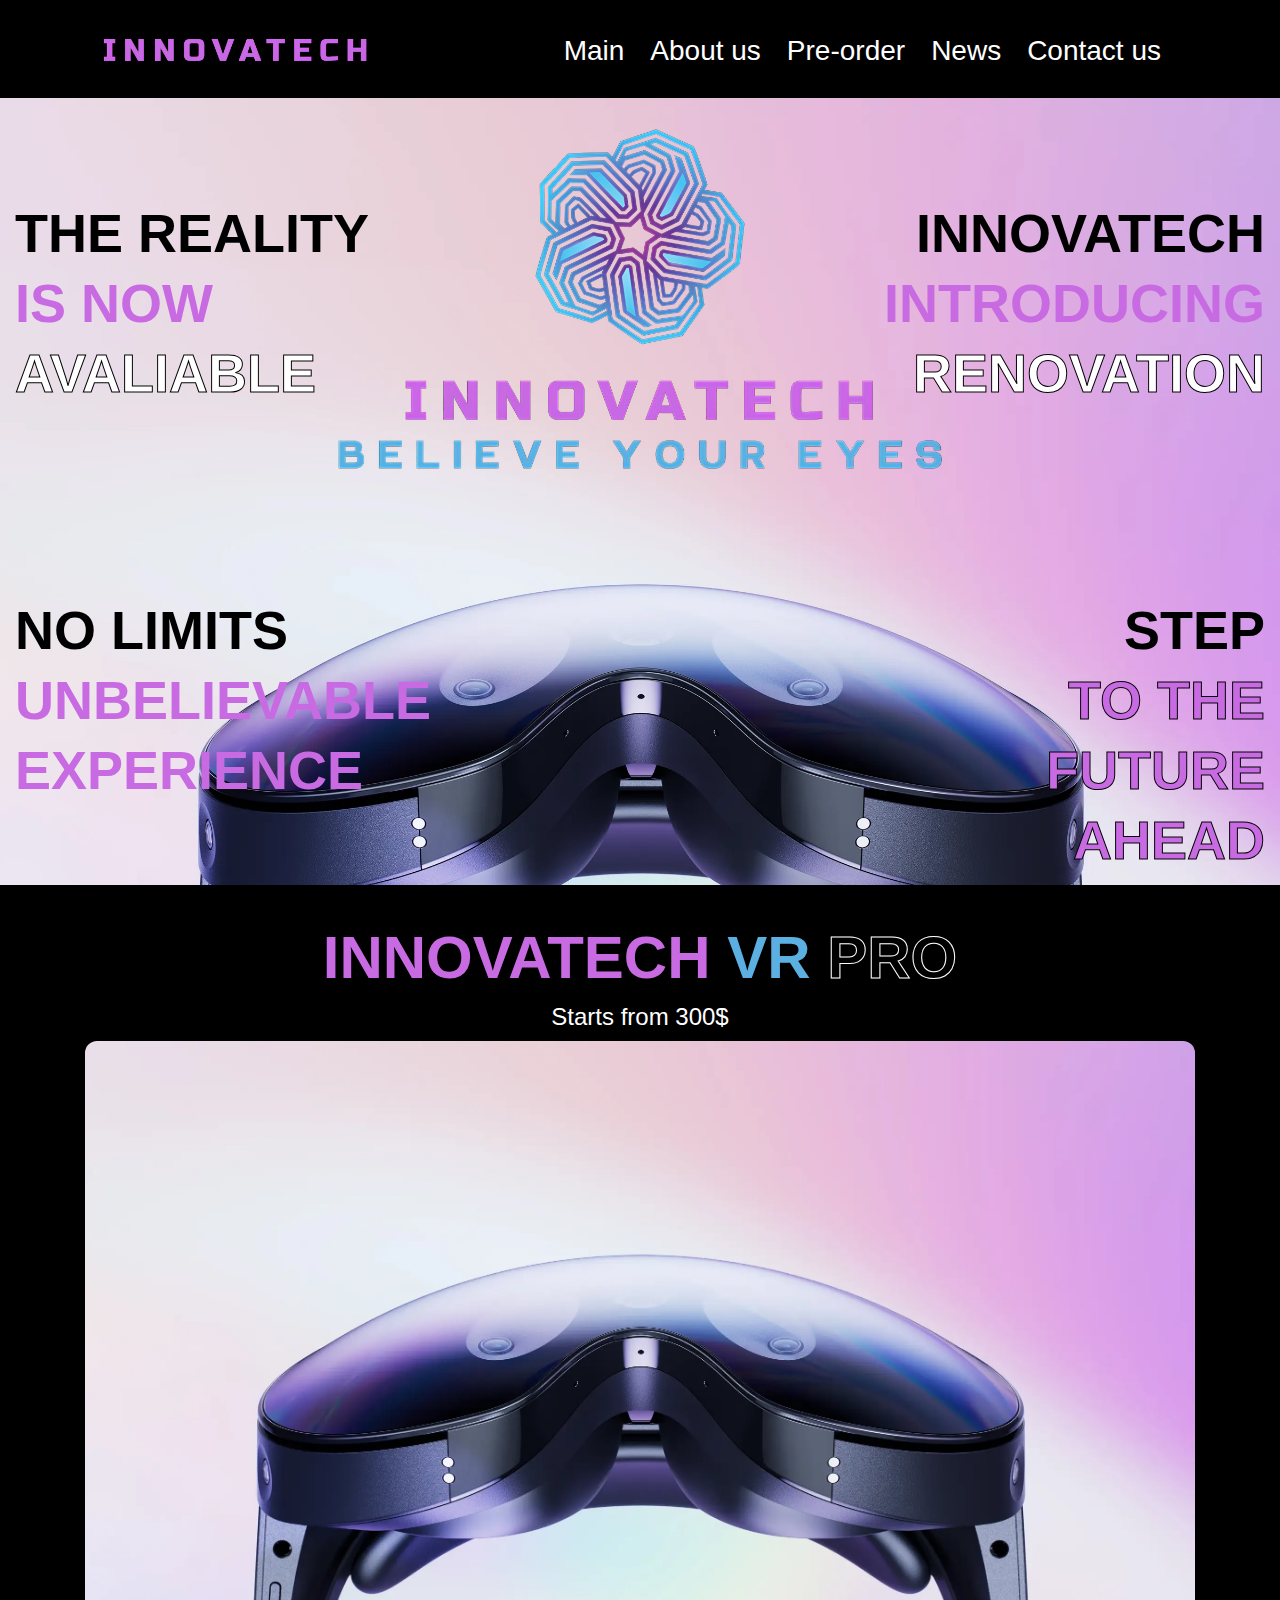
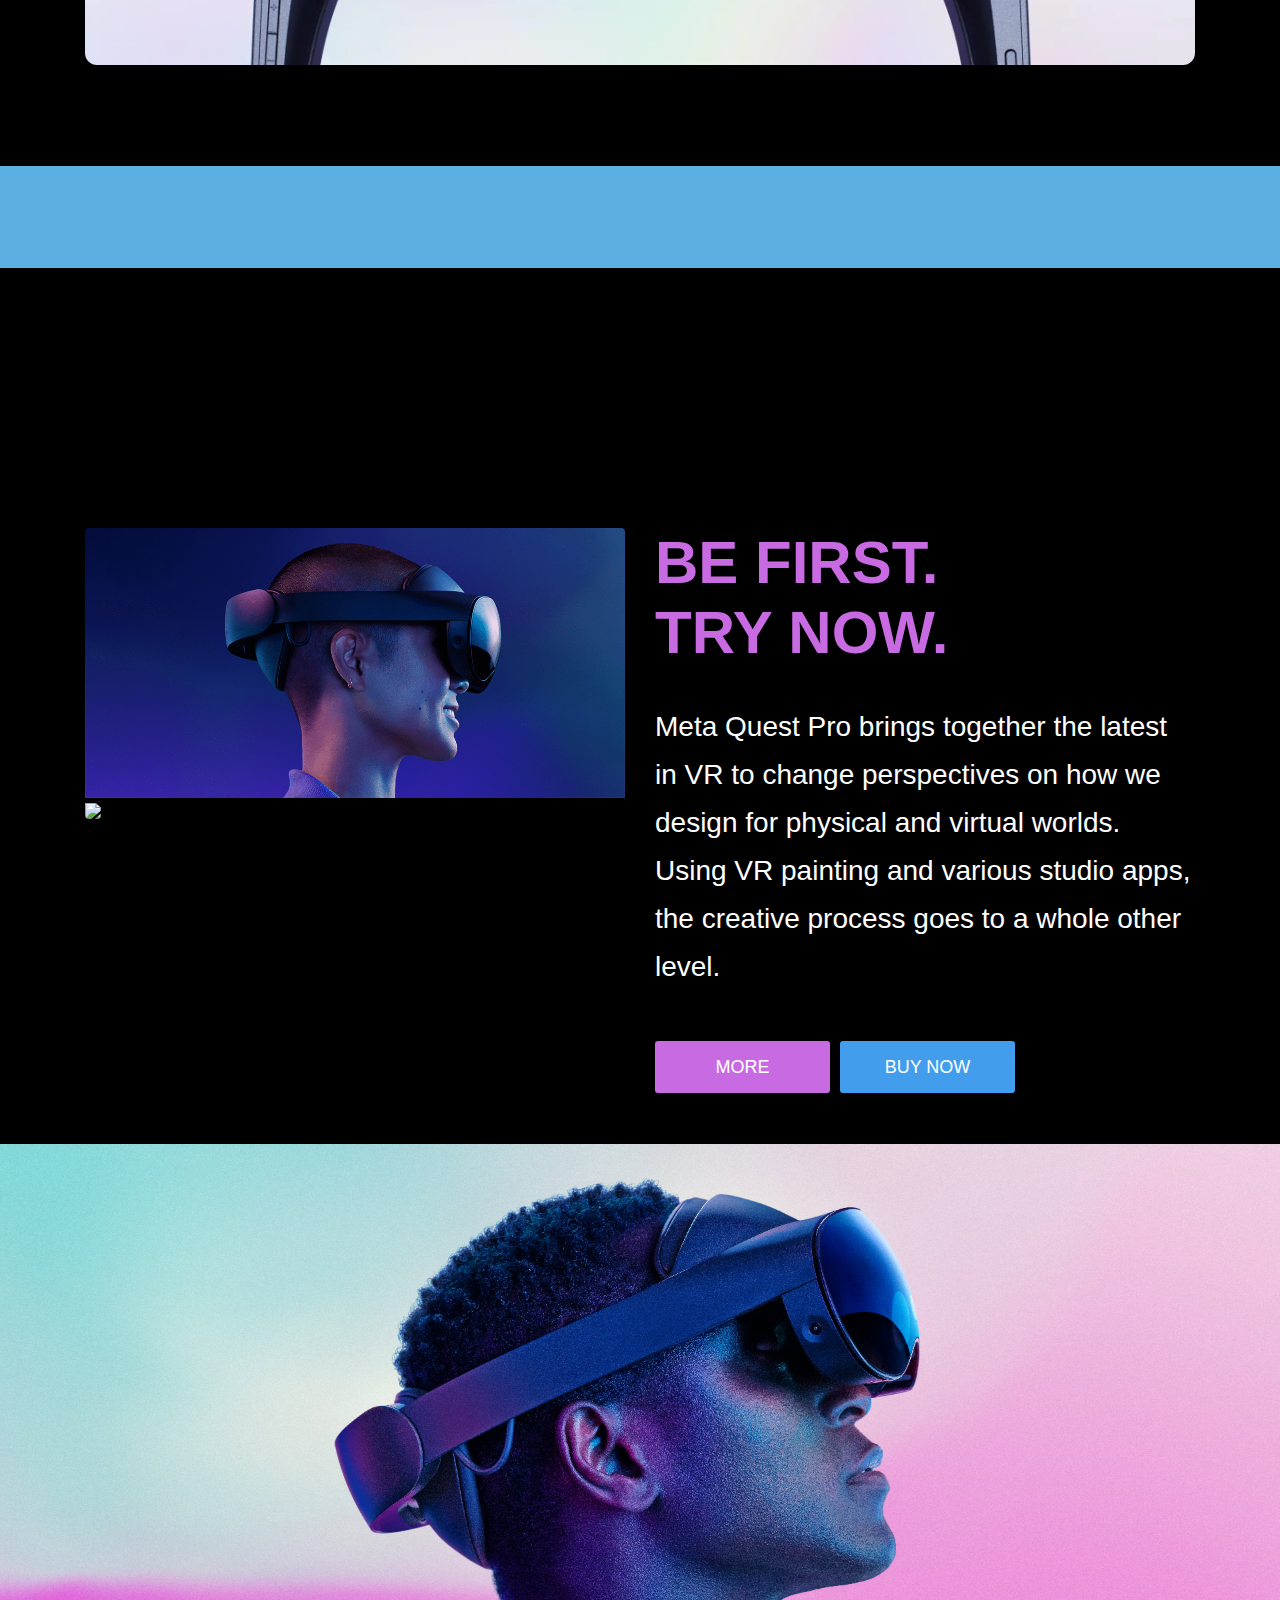
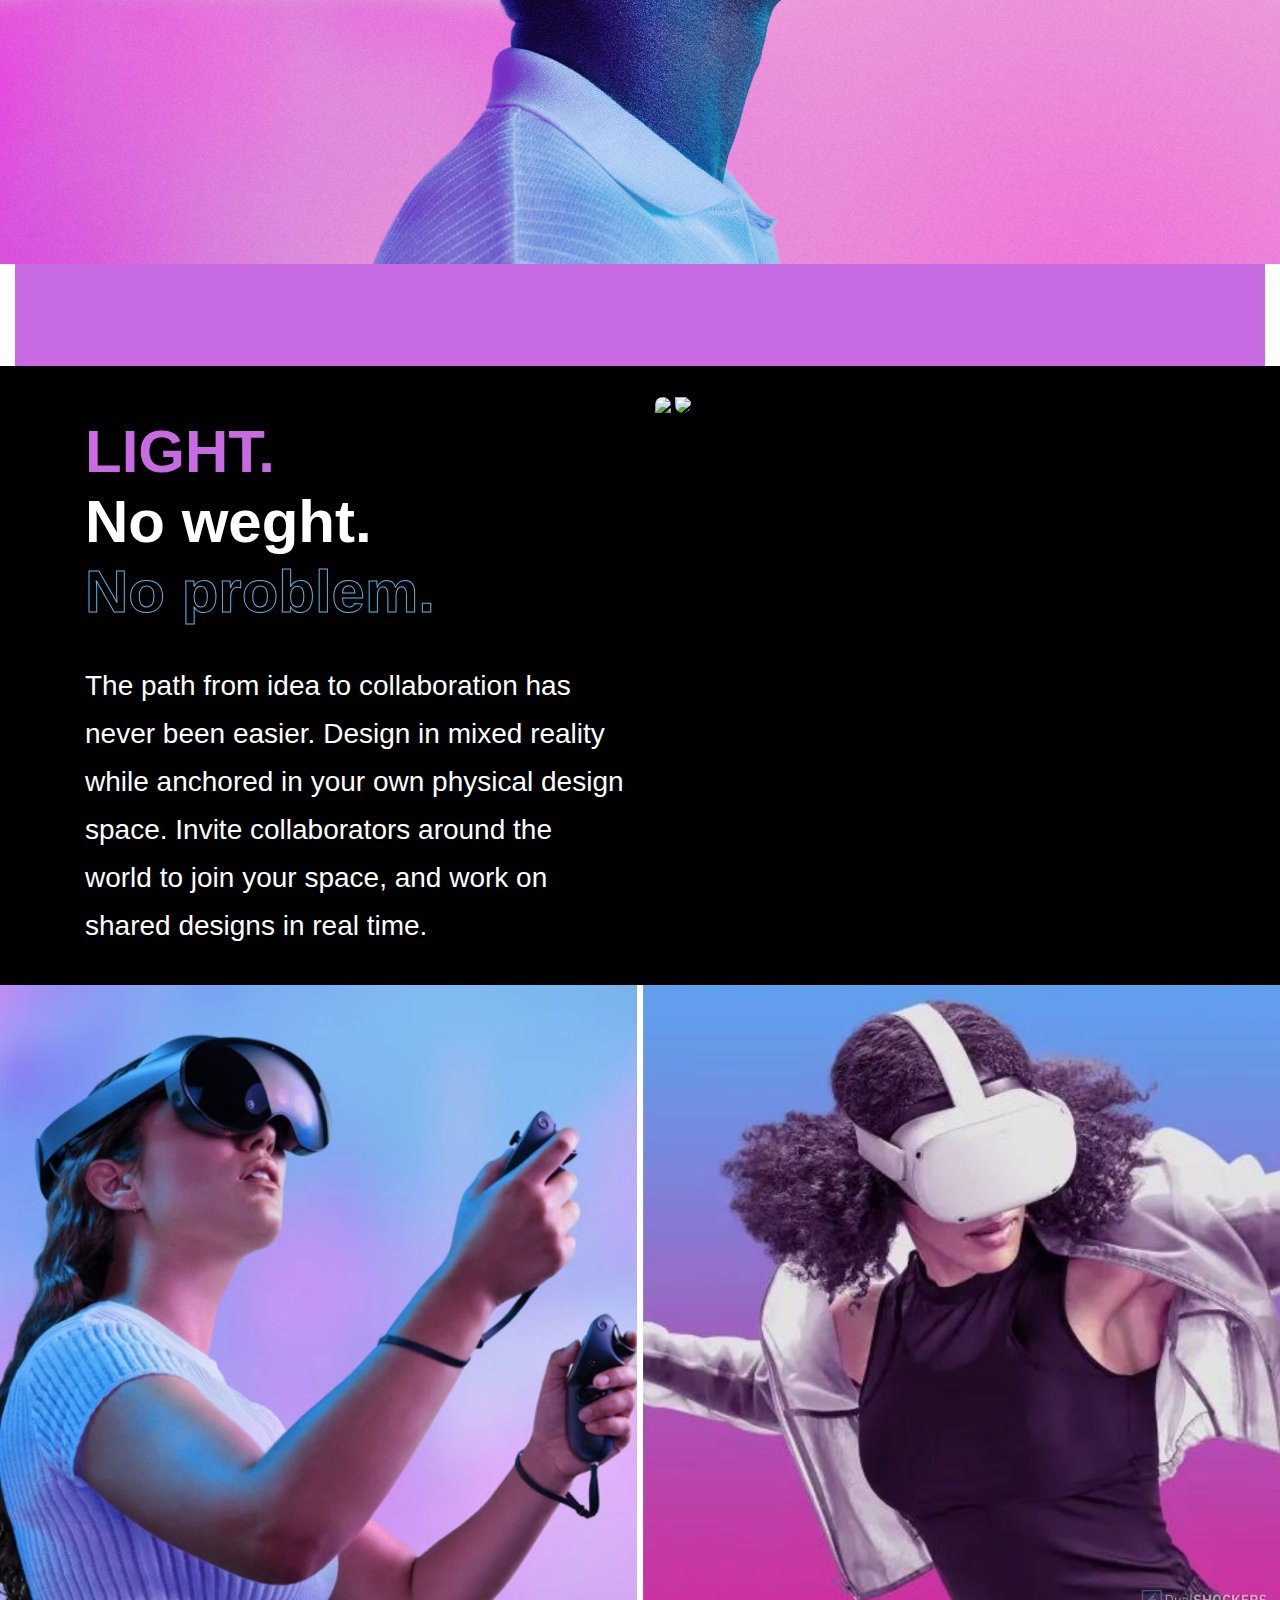
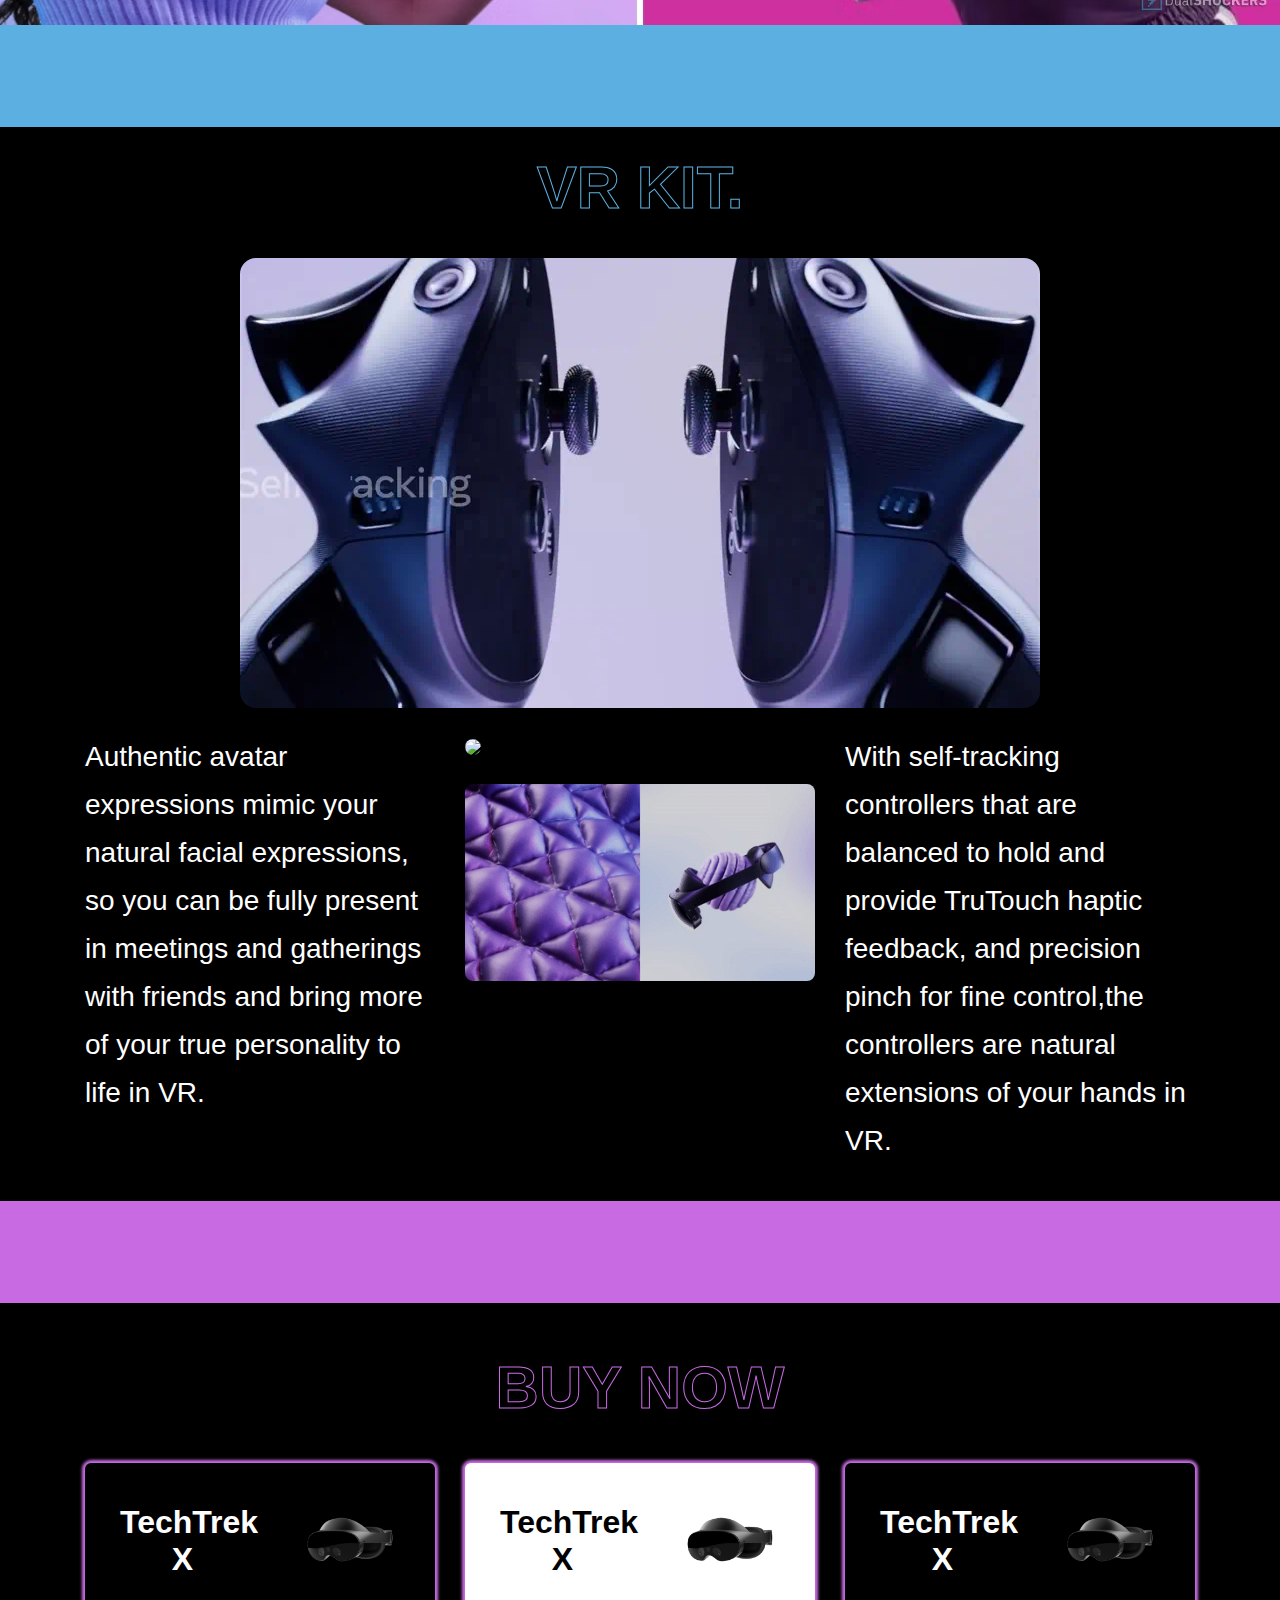
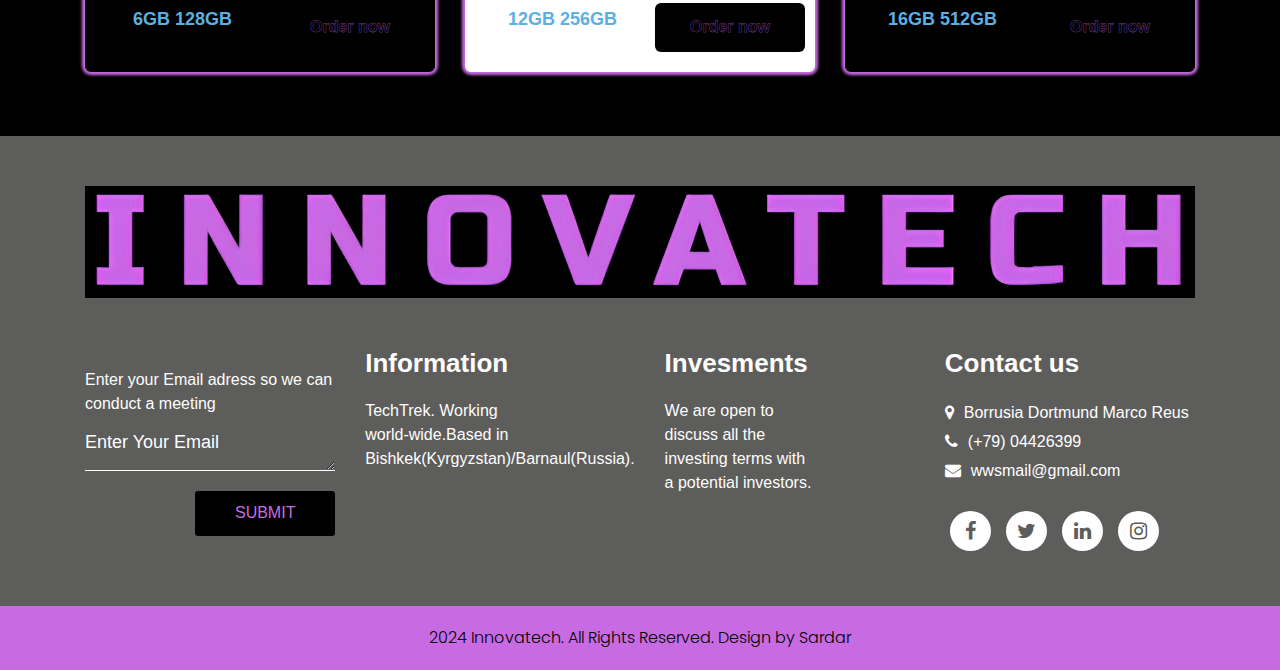
==== commit c7817423: "Add files via upload" ====
--- a/index.html
+++ b/index.html
@@ -154,7 +154,7 @@
       <div class="spec">
          <img src="images/section.jpg" style="width:100%">
       </div>
-      <div class="container-fluid" style="background-color: #ffea00;">
+      <div class="container-fluid" style="color: #ffffff; background-color: #ffffff;">
          <h1 class="secretyw">secrtesecret</h1>
         </div>
         <br>
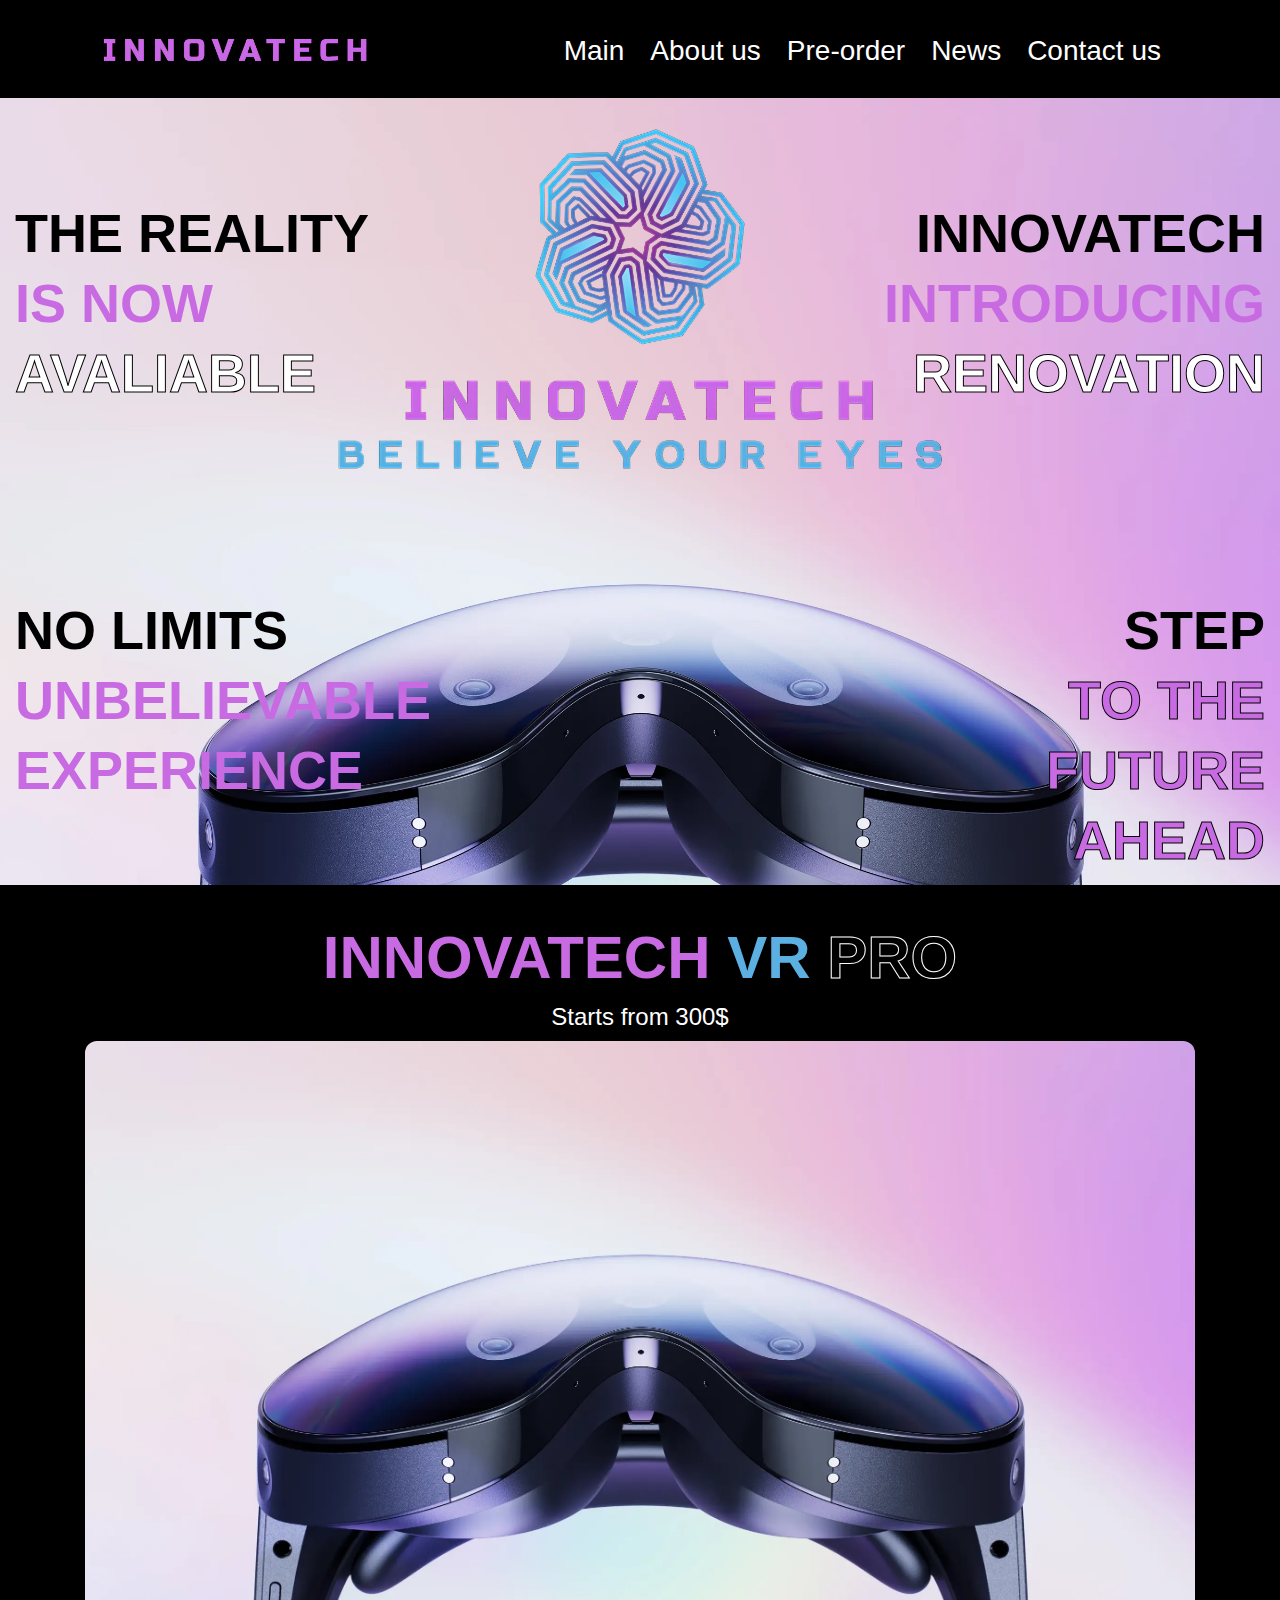
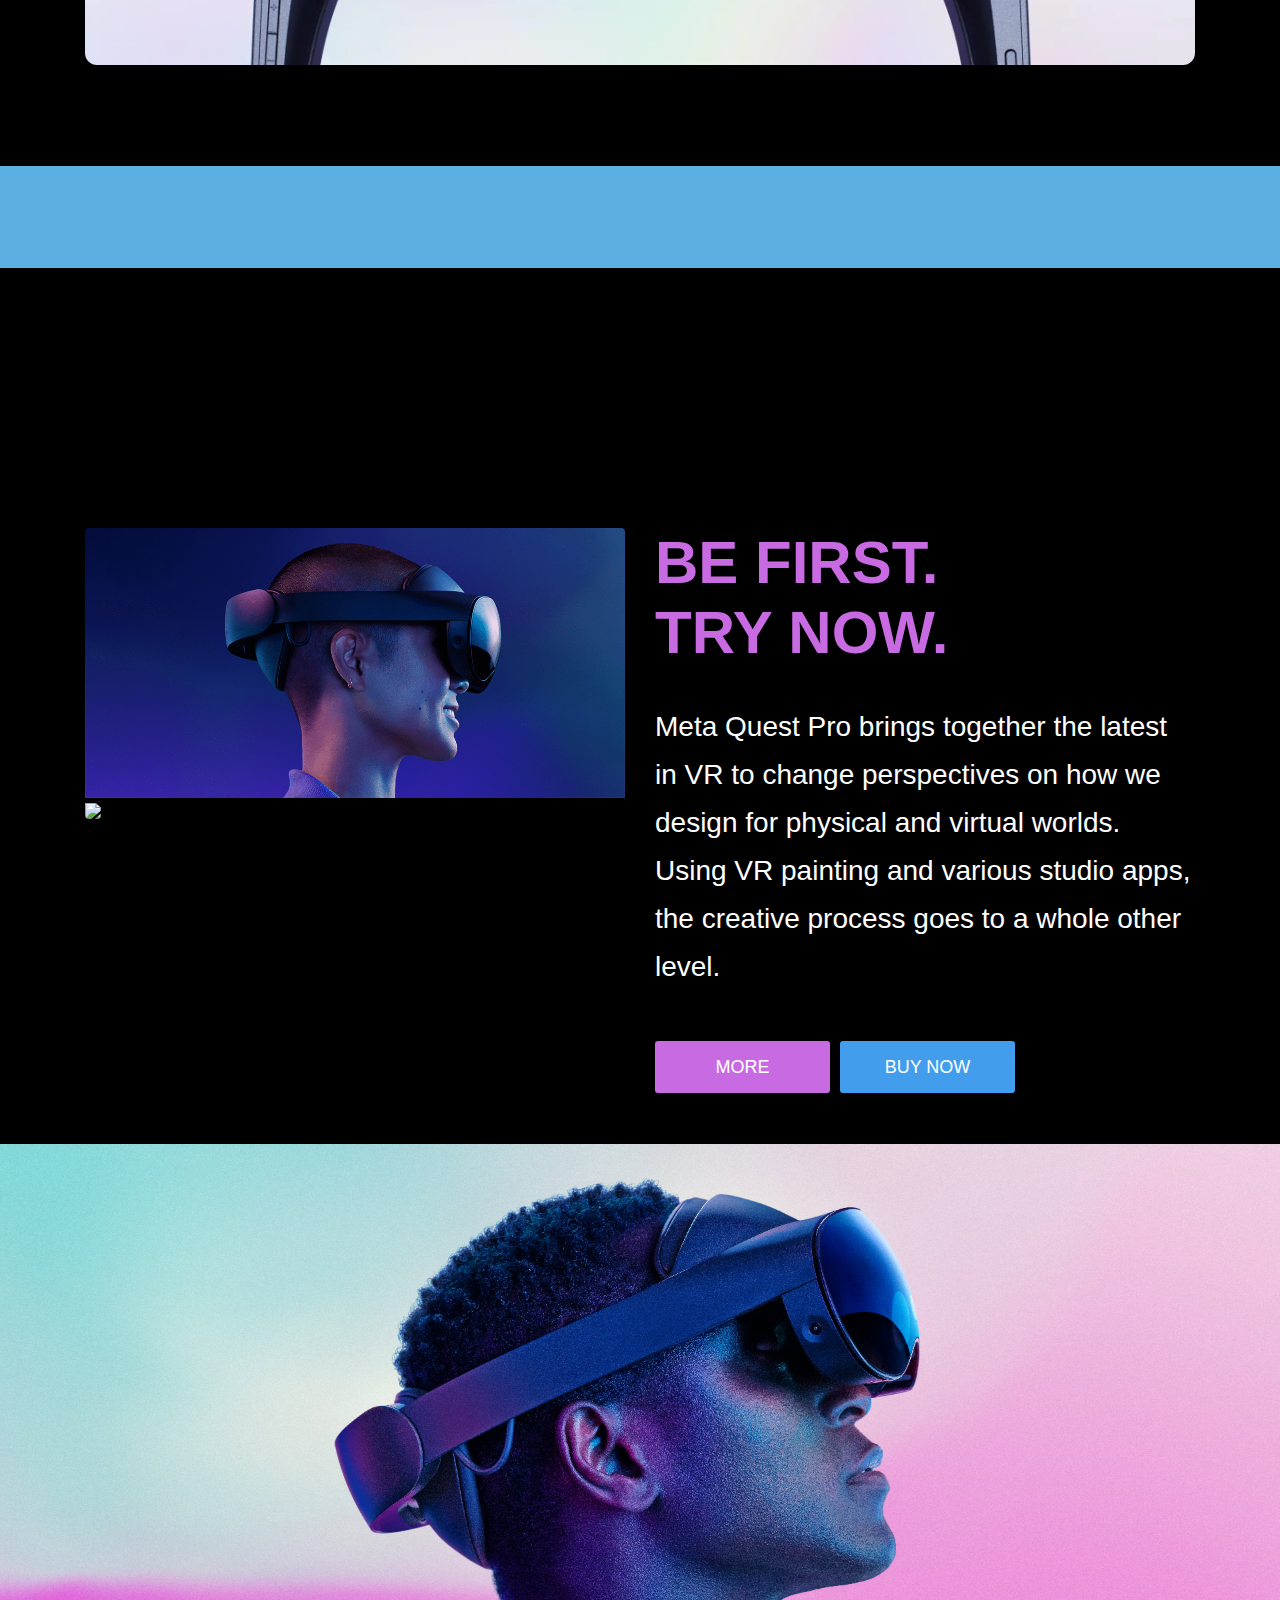
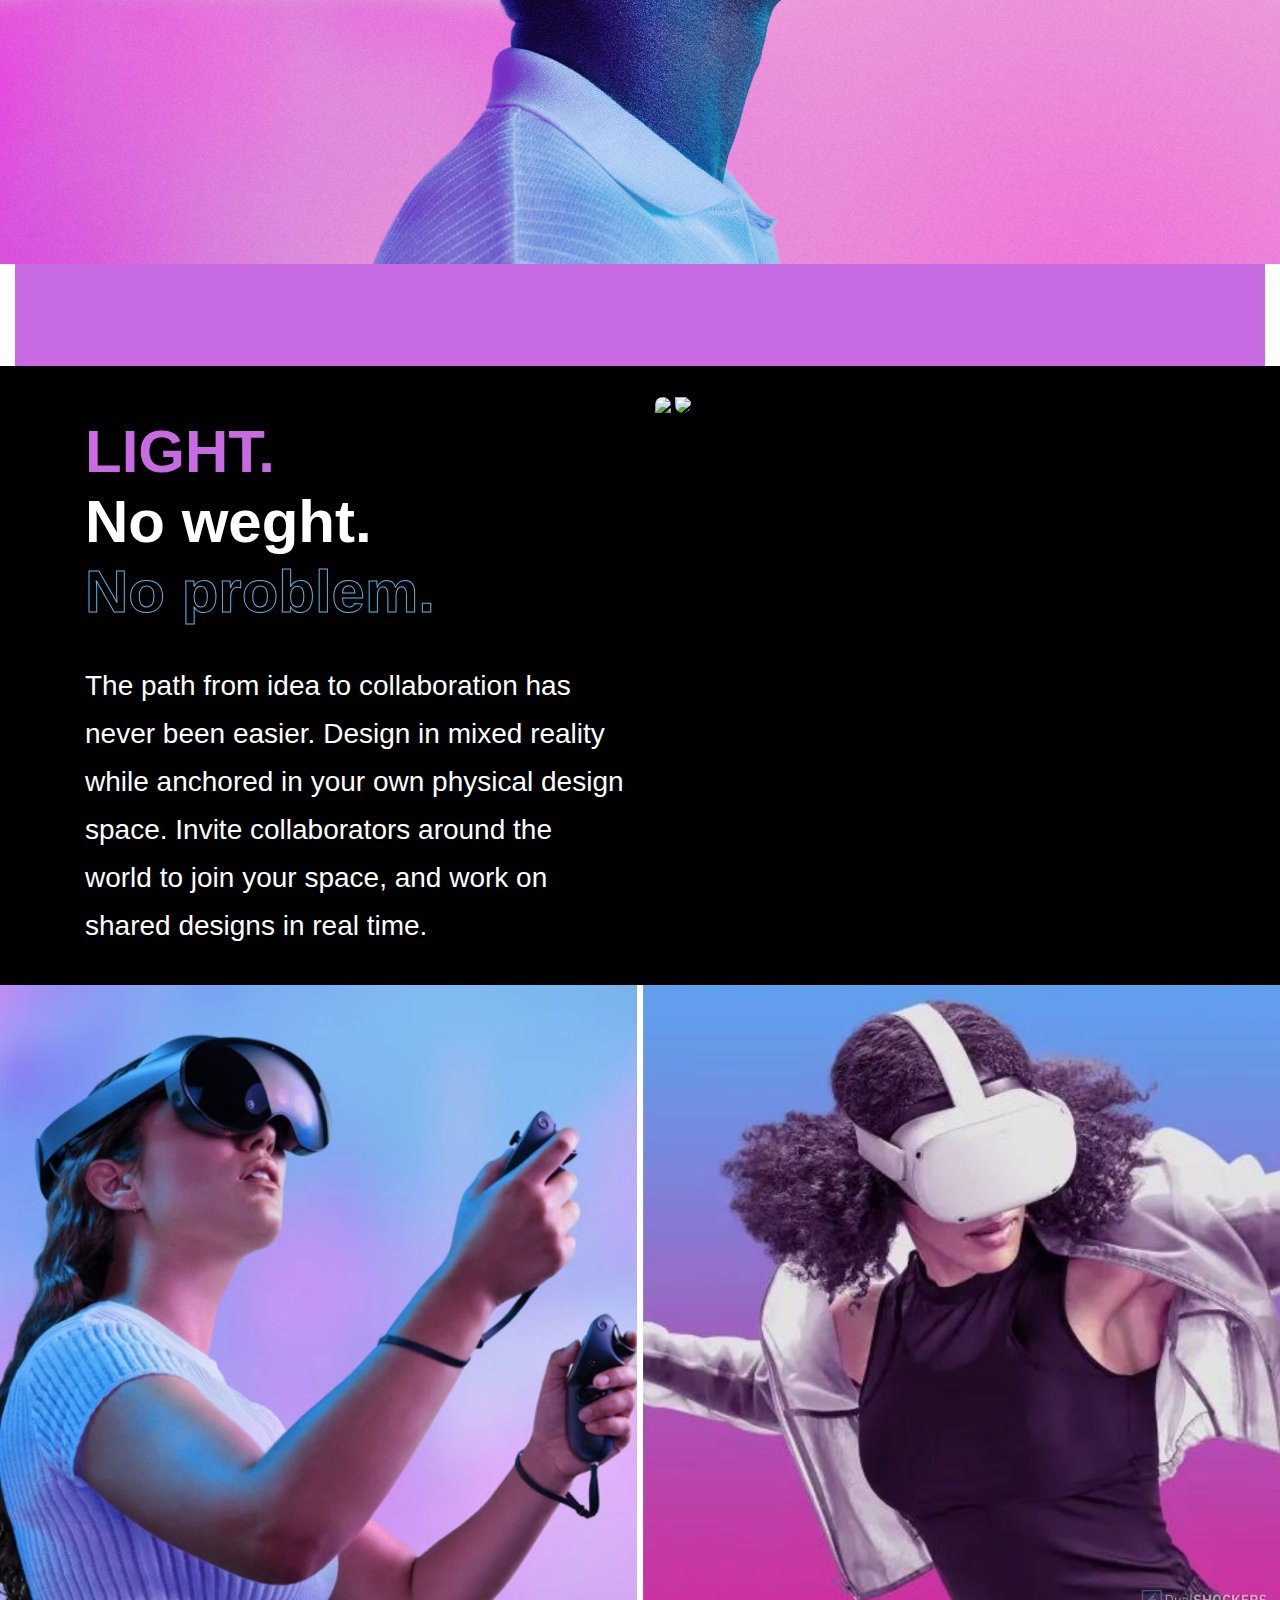
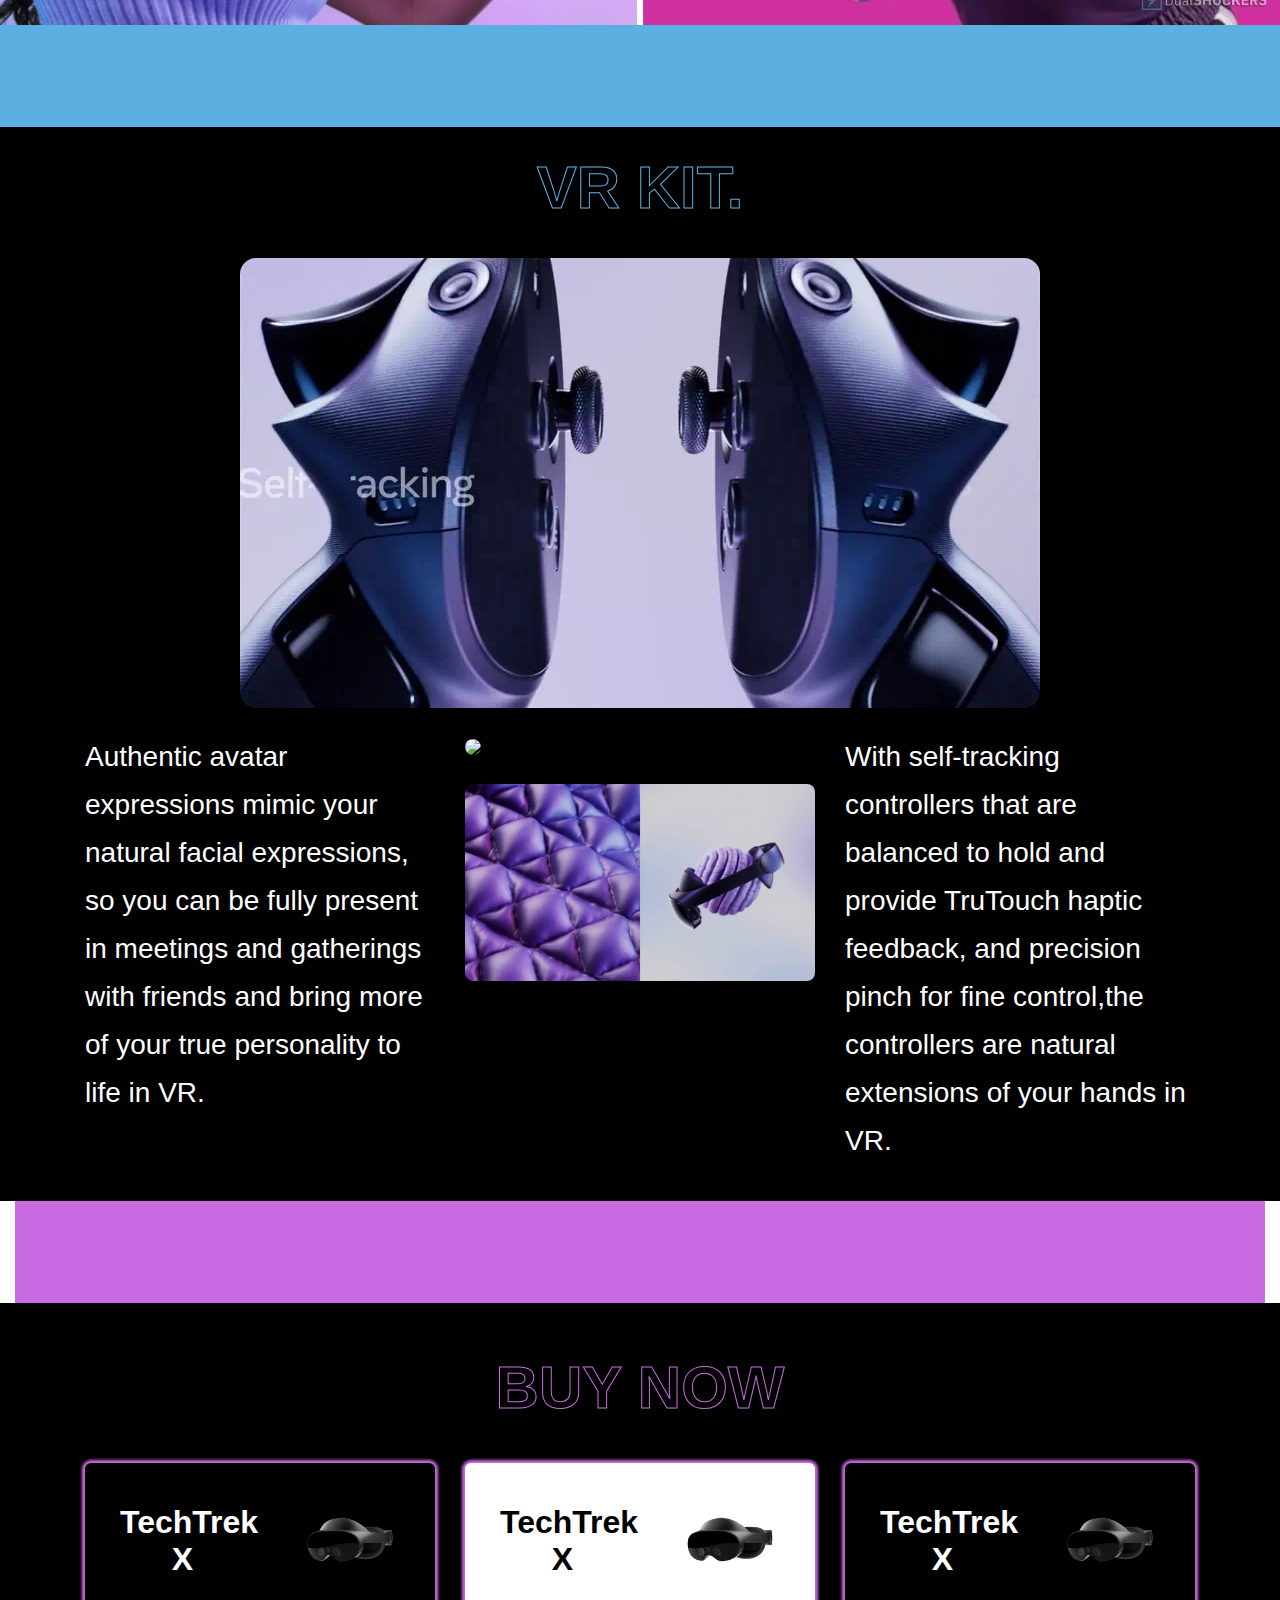
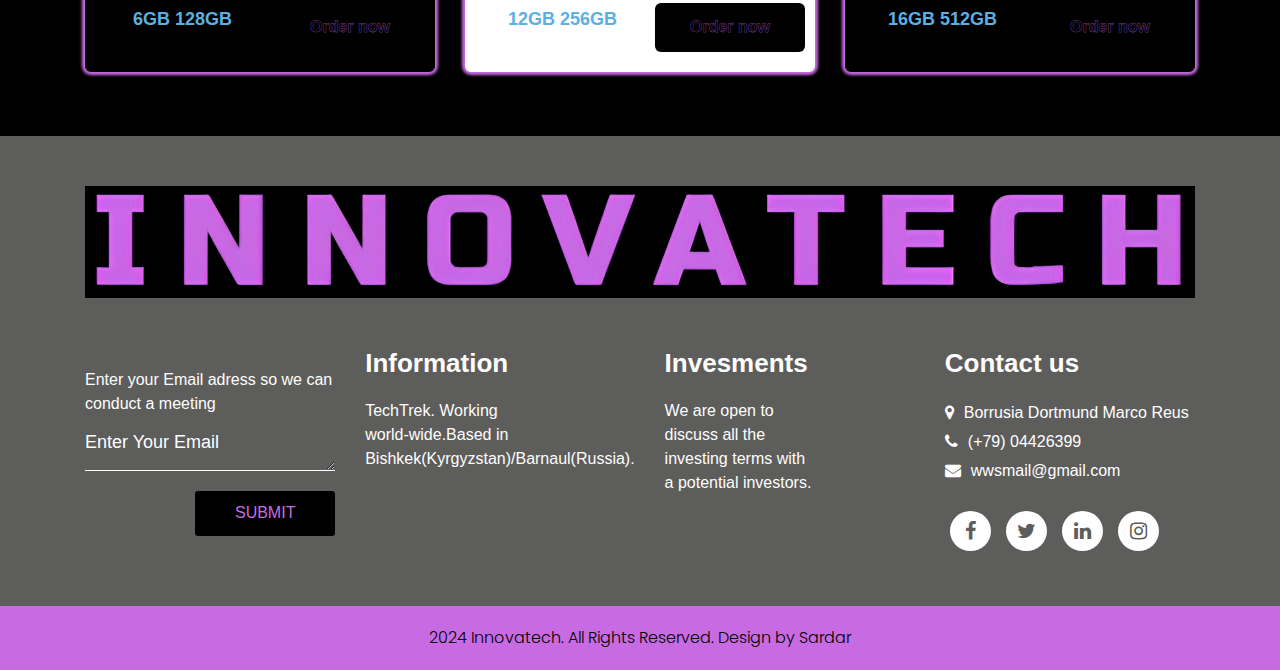
==== commit eeb02b32: "Update index.html" ====
--- a/index.html
+++ b/index.html
@@ -214,7 +214,7 @@
                      </div>
                   </div>
          </div>
-         <div class="container-fluid" style="color: #c86be3;background-color:#c86be3;">
+         <div class="container-fluid" style="color: #ffffff;background-color:#ffffff;">
             <h1 class="secretyw">secrtesecret</h1>
            </div>
            <br>
@@ -329,4 +329,4 @@
          <script src="js/custom.js"></script>
          <script src="js/hover.js"></script>
       </body>
-   </html>+   </html>
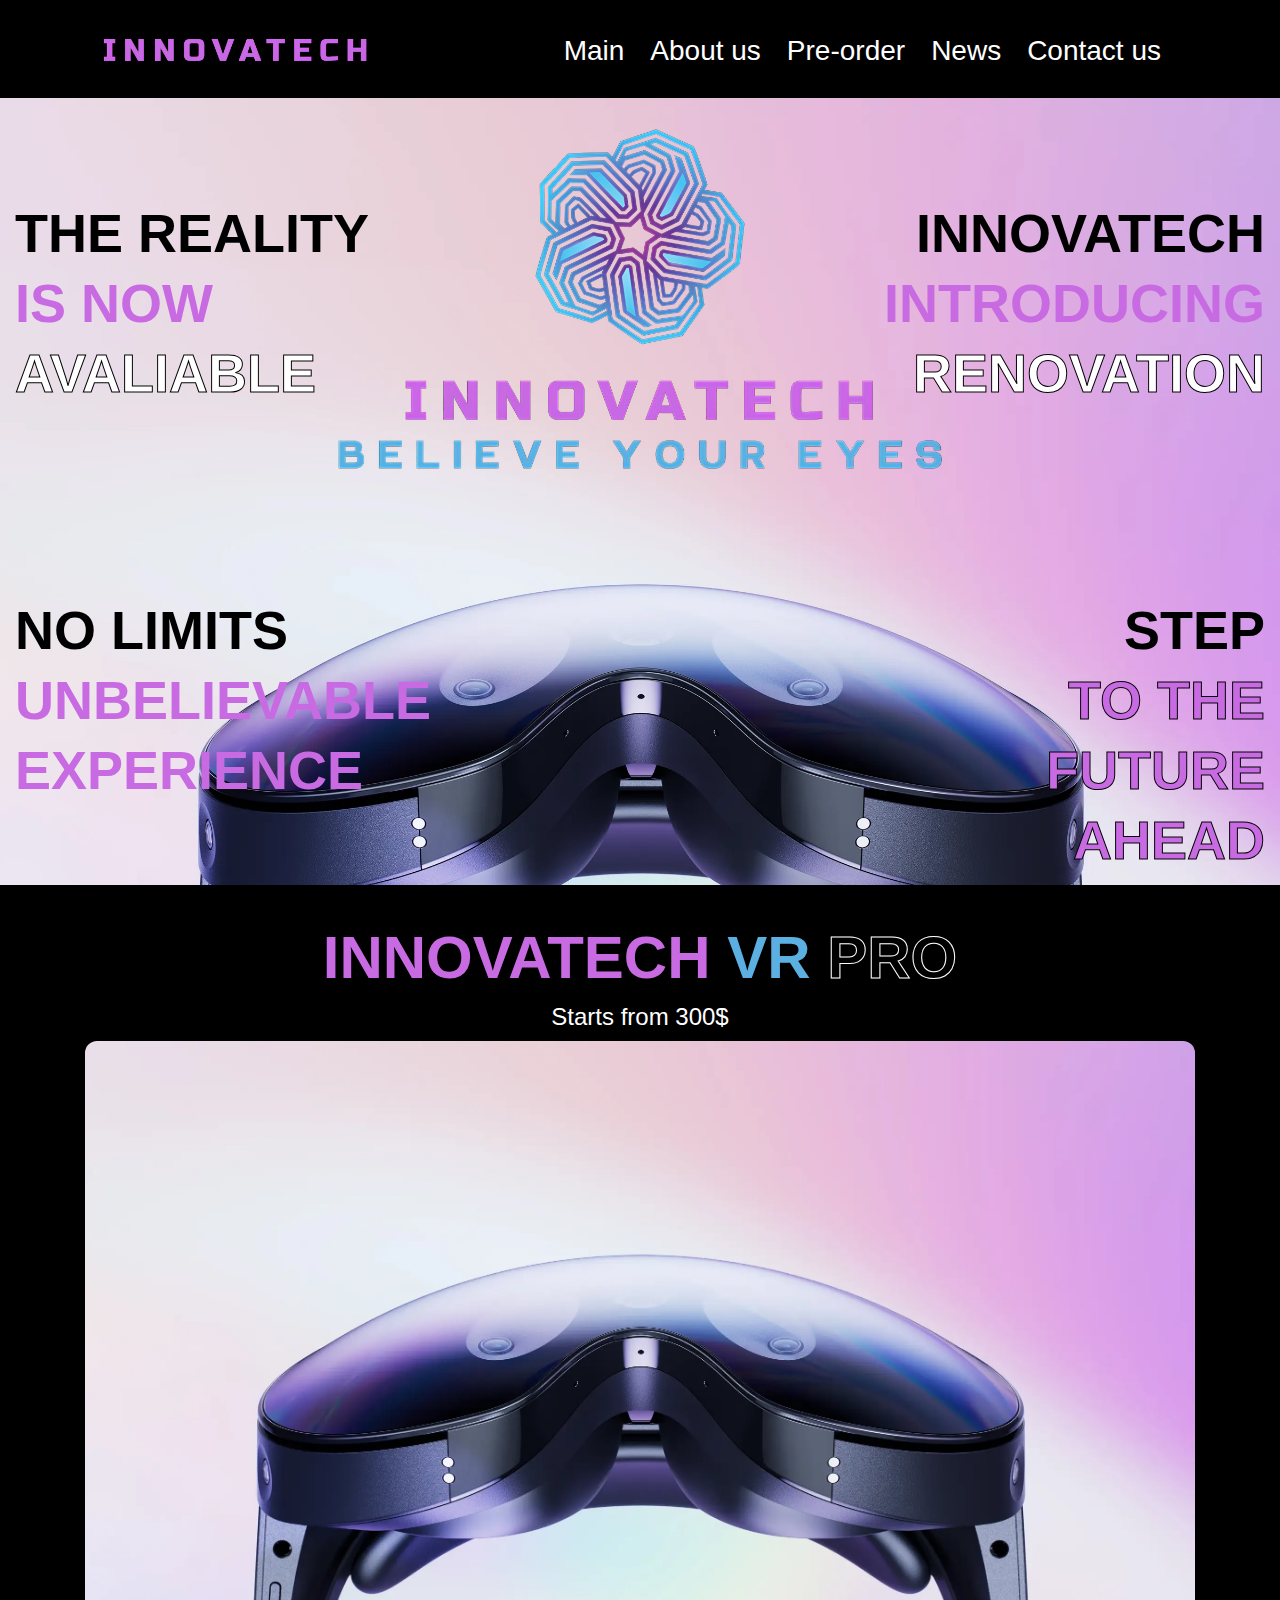
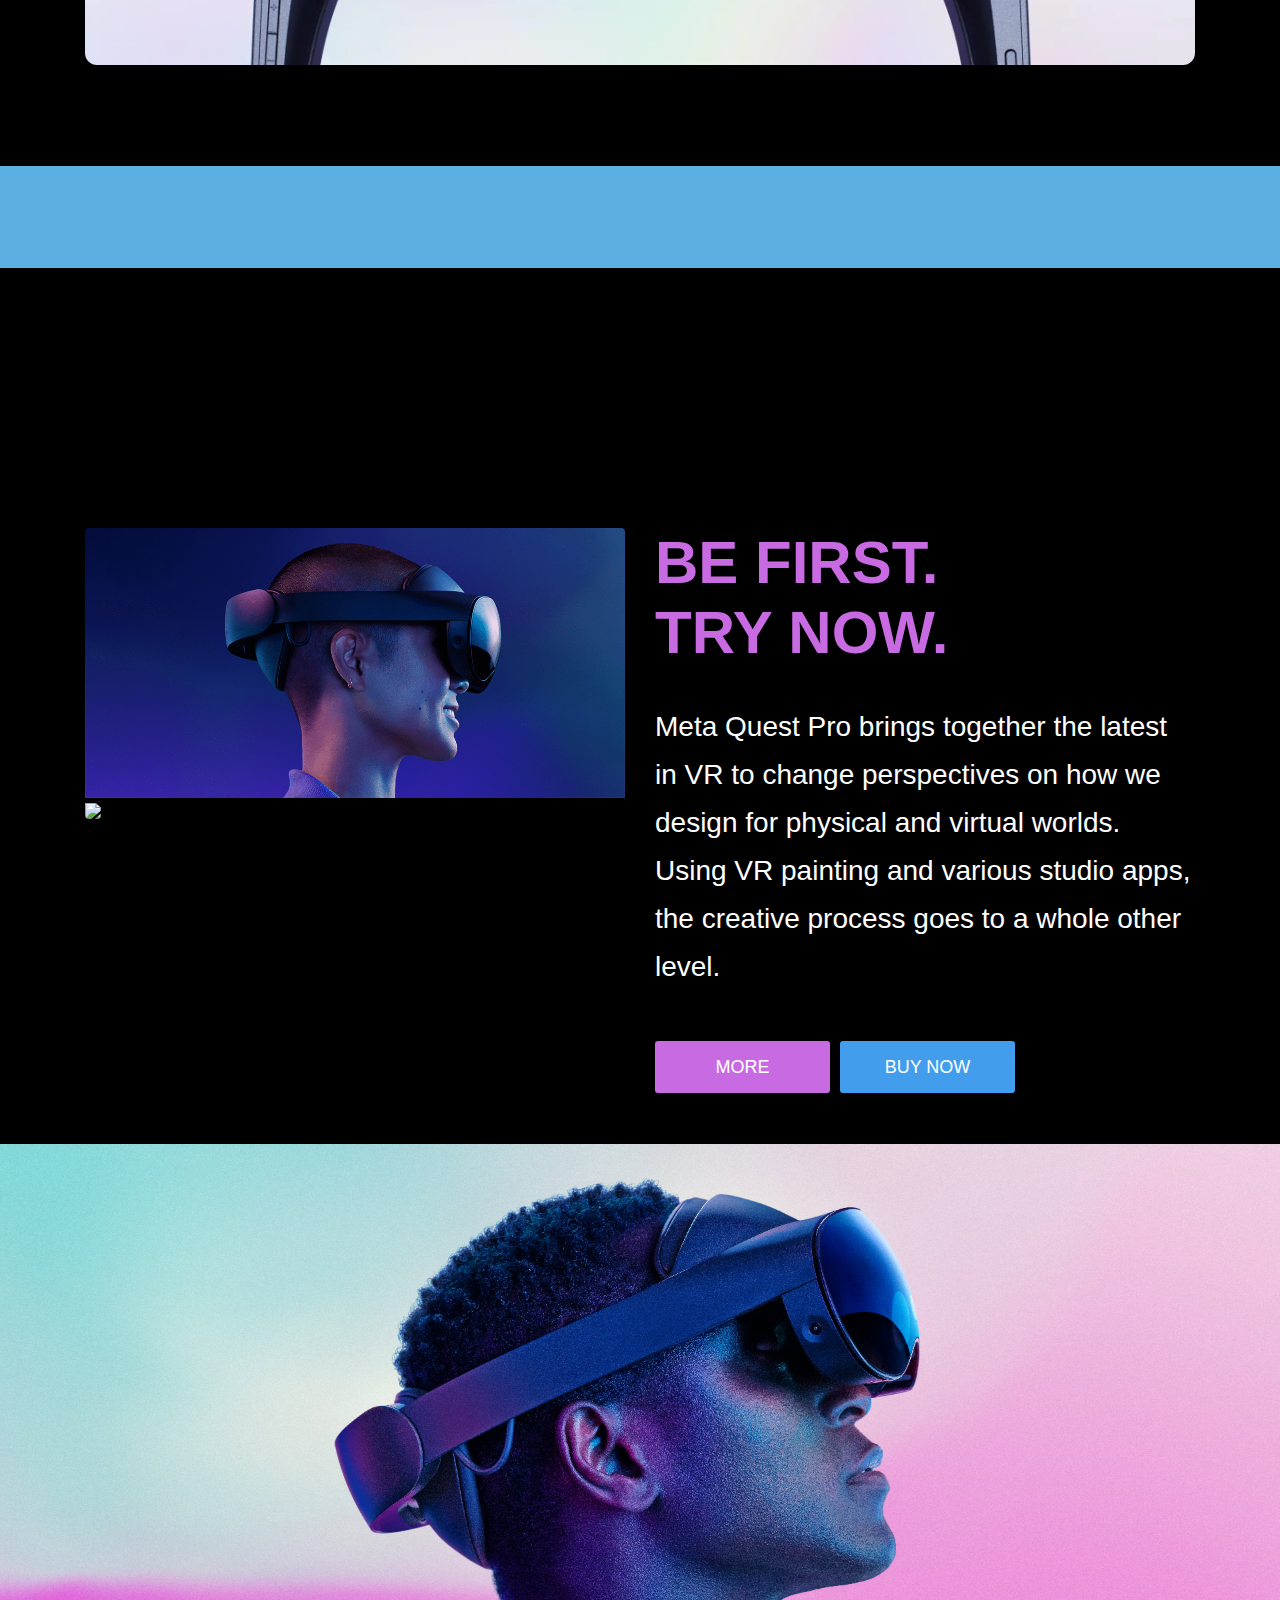
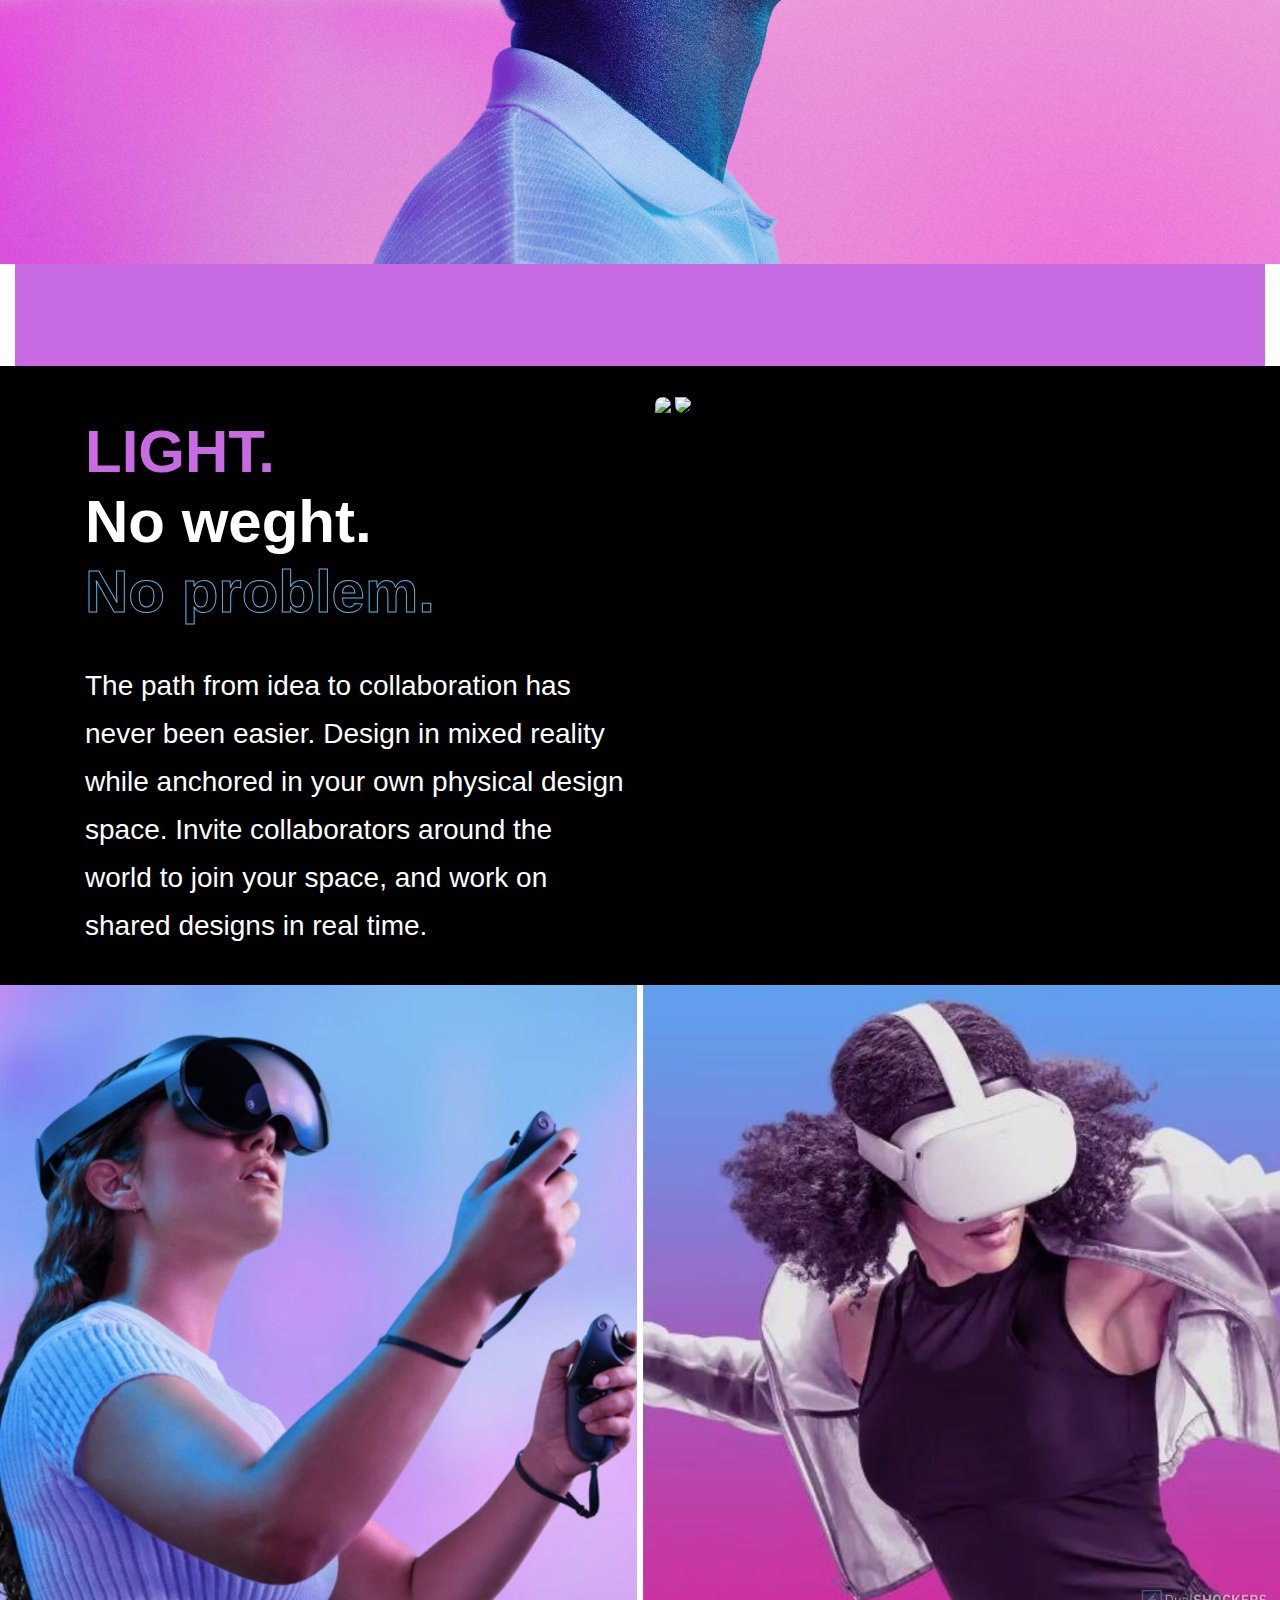
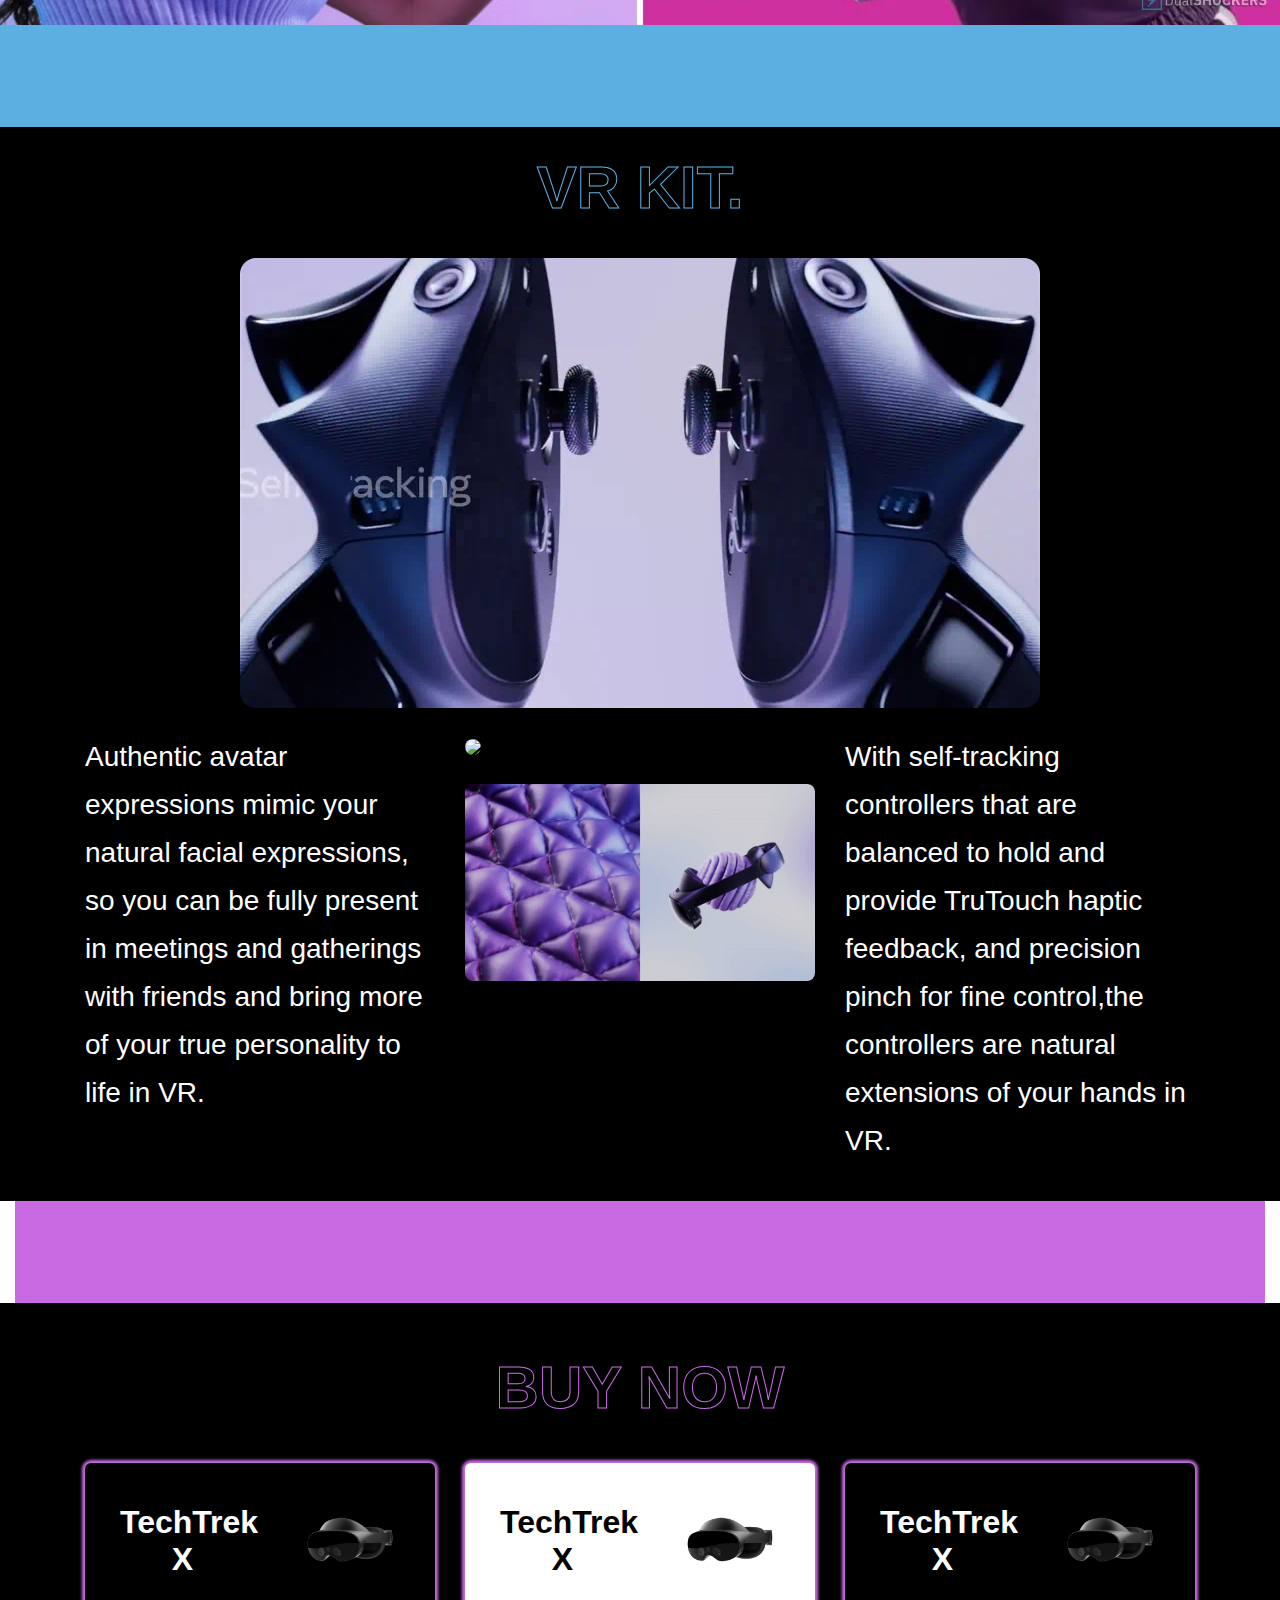
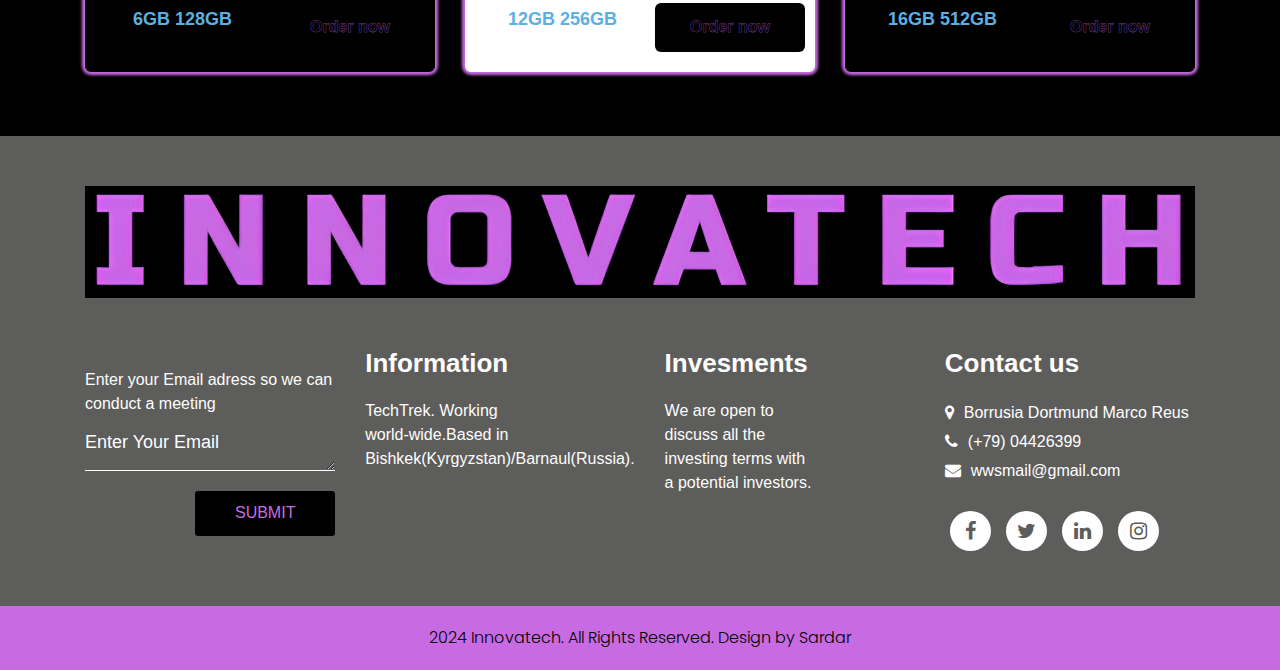
==== commit 7ae99e8e: "Update index.html" ====
--- a/index.html
+++ b/index.html
@@ -154,7 +154,7 @@
       <div class="spec">
          <img src="images/section.jpg" style="width:100%">
       </div>
-      <div class="container-fluid" style="color: #ffffff; background-color: #ffffff;">
+      <div class="container-fluid" style="color: #f; background-color: #ffffff;">
          <h1 class="secretyw">secrtesecret</h1>
         </div>
         <br>
@@ -214,7 +214,7 @@
                      </div>
                   </div>
          </div>
-         <div class="container-fluid" style="color: #ffffff;background-color:#ffffff;">
+         <div class="container-fluid" style="color:#f; background-color:#ffffff;">
             <h1 class="secretyw">secrtesecret</h1>
            </div>
            <br>
